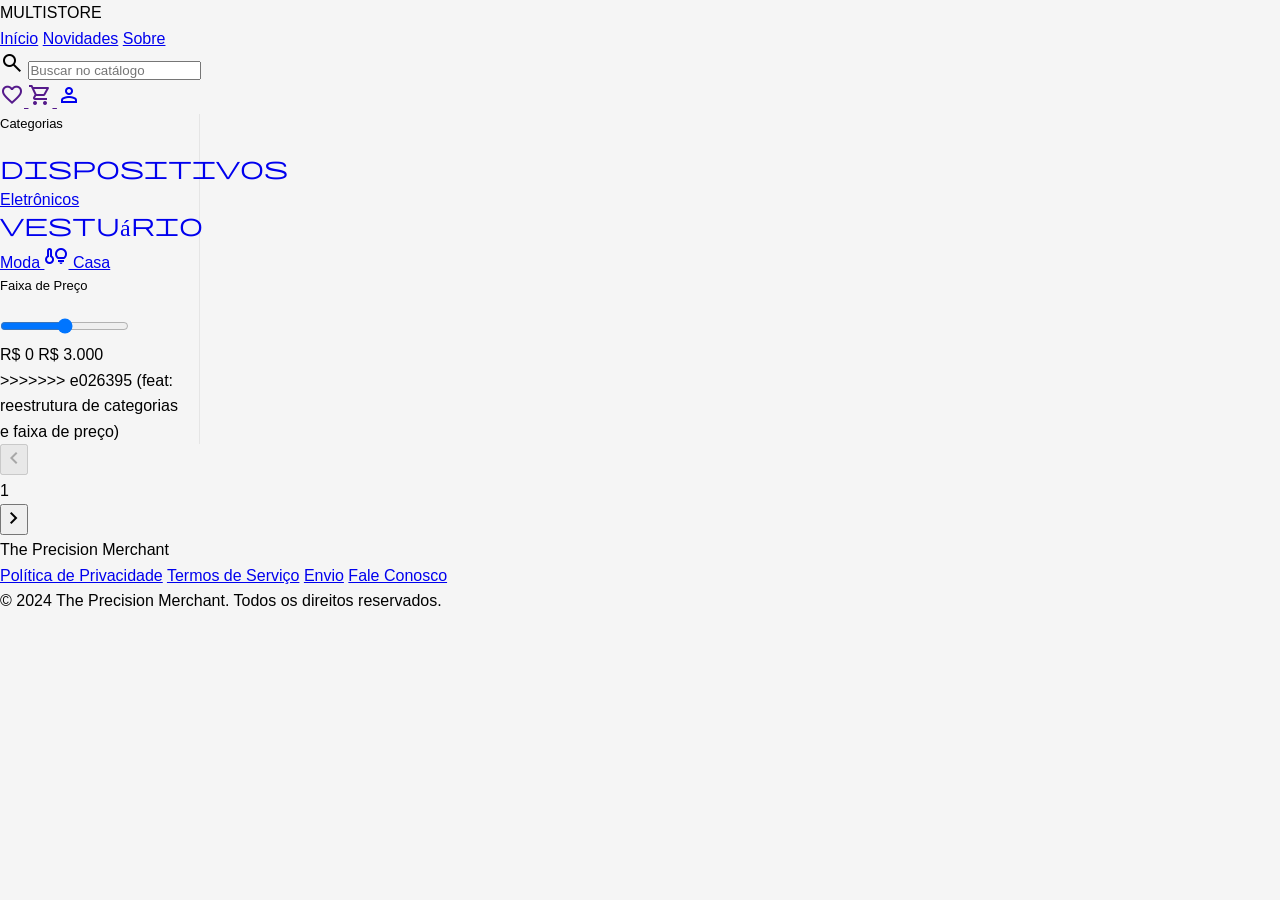
==== index.html @ 164d608d "feat: reestrutura de categorias e faixa de preço" ====
<!DOCTYPE html>
<html lang="pt-br">
<head>
    <meta charset="UTF-8">
    <meta name="viewport" content="width=device-width, initial-scale=1.0">
    <title>Mercado | Vitrine</title>
    <link href="https://fonts.googleapis.com/css2?family=Inter:wght@400;500;600;700;800&display=swap" rel="stylesheet">
    <link rel="stylesheet" href="https://fonts.googleapis.com/css2?family=Material+Symbols+Outlined:opsz,wght,FILL,GRAD@20..48,100..700,0..1,-50..200" />
    <link rel="stylesheet" href="css/base.css">
</head>
<body>
    <nav class="barra-navegacao">
        <div class="container-nav">
            <div class="marca-logo">MULTISTORE</div>
            <div class="menu-principal">
                <a href="#" class="link-nav ativo">Início</a>
                <a href="#" class="link-nav">Novidades</a>
                <a href="#" class="link-nav">Sobre</a>
            </div>
            <div class="ferramentas-nav">
                <div class="barra-busca">
                    <span class="material-symbols-outlined">search</span>
                    <input type="text" id="input-busca" placeholder="Buscar no catálogo">
                </div>
                <div class="icones-usuarios">
                    <a href="">
                        <span class="material-symbols-outlined">favorite</span>
                    </a>
                    <a href="">
                        <span class="material-symbols-outlined">shopping_cart</span>
                    </a>
                    <a href="/login.html">
                        <span class="material-symbols-outlined">person</span>
                    </a>
                </div>
            </div>
        </div>
    </nav>

    <main class="layout-principal">
        <aside class="barra-lateral">
            <div class="lateral-fixa">
                <section class="secao-filtro">
                    <h3 class="titulo-secao">Categorias</h3>
                    <nav class="lista-categorias">
                        <a href="#" class="item-categoria ativa">
                            <span class="material-symbols-outlined">dispositivos</span> Eletrônicos
                        </a>
                        <a href="#" class="item-categoria">
                            <span class="material-symbols-outlined">vestuário</span> Moda
                        </a>
                        <a href="#" class="item-categoria">
                            <span class="material-symbols-outlined">home_iot_device</span> Casa
                        </a>
                    </nav>
                </section>

                <section class="secao-filtro">
                    <h3 class="titulo-secao">Faixa de Preço</h3>
                    <div class="controle-preco">
                        <input type="range" min="0" max="3000" class="deslizador-preco">
                        <div class="rotulos-preco">
                            <span>R$ 0</span>
                            <span>R$ 3.000</span>
                        </div>
>>>>>>> e026395 (feat: reestrutura de categorias e faixa de preço)
                    </div>
                </section>
            </div>
        </aside>

        <section class="conteudo-vitrine">
            <div id="produtos-grid"></div>
    
            <nav class="paginacao">
                <button id="btn-anterior" class="botao-pagina" disabled>
                    <span class="material-symbols-outlined">chevron_left</span>
                </button>
                <div class="numeros-pagina">
                    <span id="indicador-pagina" class="num-pagina ativo">1</span>
                </div>
                <button id="btn-proximo" class="botao-pagina">
                    <span class="material-symbols-outlined">chevron_right</span>
                </button>
            </nav>
        </section>
    </main>

    <footer class="rodape">
    <div class="rodape-inner">
      <span class="rodape-marca">The Precision Merchant</span>
      <div class="rodape-links">
        <a href="#">Política de Privacidade</a>
        <a href="#">Termos de Serviço</a>
        <a href="#">Envio</a>
        <a href="#">Fale Conosco</a>
      </div>
      <span class="rodape-copy">© 2024 The Precision Merchant. Todos os direitos reservados.</span>
    </div>
  </footer>

    <script src="js/api/config.js"></script>
    <script src="js/api/produtos.js"></script>
    <script src="js/ui/vitrine.js"></script>
</body>
</html>
---- css/base.css ----
* {
    margin: 0;
    padding: 0;
    box-sizing: border-box;
}

body {
    font-family: 'Segoe UI', Tahoma, Geneva, Verdana, sans-serif;
    line-height: 1.6;
    background-color: #f5f5f5;
}

.container-principal {
    display: flex;
    gap: 60px;
    max-width: 1200px;
    margin: 0 auto;
    padding: 0 20px;
}

.cabecalho-principal {
    background: #777777;
    color: white;
    padding: 2rem 0;
    text-align: center;
    margin: 2rem;
}

.cabecalho-principal h1 {
    font-size: 2.5rem;
    margin-bottom: 0,5rem;
}

.navegação-principal {
    display: flex;
    align-items: center;
    gap: 30px;
    flex-wrap: wrap;
}

.busca-nav {
    display: flex;
    gap: 5px;
}

.busca-nav input {
    padding: 8px 12px;
    background: #1a1a1a;
    border: 1px solid #333;
    color: #fff;
}

.busca-nav button {
    padding: 8px 12px;
    background: none;
    border: 1px solid #fff;
    color: #fff;
    cursor: pointer;
}

.barra-lateral {
    width: 200px;
    flex-shrink: 0;
    padding-right: 15px;
    border-right: 1px solid #e5e5e5;
}

.barra-lateral h3 {
    font-size: 13px;
    font-weight: 500;
    margin-bottom: 20px;
}

.faixa-preco {
    display: flex;
    justify-content: space-between;
    margin-bottom: 40px;
    font-size: 14px;
    color: #888;
}

.lista-categorias p {
    font-size: 13px;
    color: #333;
    margin-bottom: 12px;
    cursor: pointer;
}

.opcoes p:hover {
    color: #000;
    text-decoration: underline;
}
.vitrine {
    flex: 1;
}

.vitrine h2 {
    font-size: 2rem;
    margin-bottom: 30px;
    color: #333;
    text-align: center;
}

#produto-grid {
    display: grid;
    grid-template-columns: repeat(auto-fill, minmax(280px, 1fr));
    gap: 30px;
}

.card-produto {
    background: transparent;
    border: none;
    box-shadow: 0 2px 5px rgba(0, 0, 0, 0.1);
    transition: transform 0.3s ease, box-shadow 0.3s ease;
}

.card-produto:hover {
    box-shadow: 0 4px 10px rgba(0, 0, 0, 0.15);
}

.imagem-produto {
    width: 100%;
    height: 200px;
    object-fit: cover;
    background-color: #f0f0f0;
}

.info-produto {
    padding: 20px;  
}

.titulo-produto {
    font-size: 18px;
    margin-bottom: 10px;
    color: #333;
}

.descricao-produto {
    color: #666;
    font-size: 14px;
    margin-bottom: 15px;
    line-height: 1.4;
}

.preco-produto {
    font-size: 24px;
    font-weight: bold;
    color: #777777;
    margin-bottom: 16px;
}

.btn-comprar {
    width: 100%;
    padding: 10px;
    background-color: #777777;
    color: white;
    border: none;
    border-radius: 5px;
    cursor: pointer;
    font-size: 16px;
    transition: background-color 0.3s ease;
}

.btn-comprar:hover {
    background-color: #020732;
}

.rodapé-principal {
    background-color: #333;
    text-align: center;
    color: white;
    padding: 1.5rem 0;
    margin-top: 3rem;
}

.rodapé-principal p {
    margin: 0.5rem 0;
}
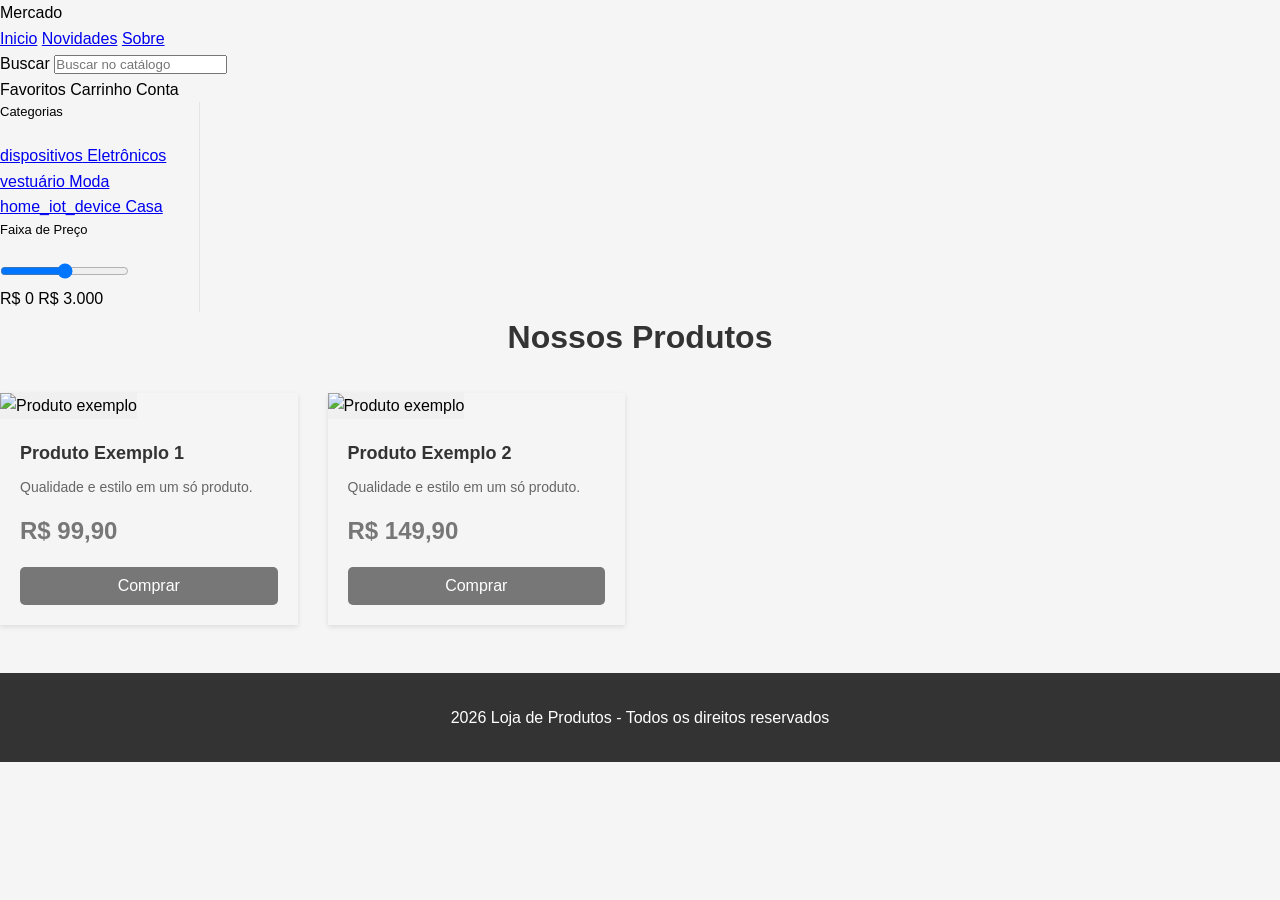
==== commit e0263952: "feat: reestrutura de categorias e faixa de preço" ====
--- a/index.html
+++ b/index.html
@@ -3,39 +3,35 @@
 <head>
     <meta charset="UTF-8">
     <meta name="viewport" content="width=device-width, initial-scale=1.0">
-    <title>Mercado | Vitrine</title>
-    <link href="https://fonts.googleapis.com/css2?family=Inter:wght@400;500;600;700;800&display=swap" rel="stylesheet">
-    <link rel="stylesheet" href="https://fonts.googleapis.com/css2?family=Material+Symbols+Outlined:opsz,wght,FILL,GRAD@20..48,100..700,0..1,-50..200" />
+    <title>Vitrine</title>
     <link rel="stylesheet" href="css/base.css">
 </head>
 <body>
-    <nav class="barra-navegacao">
-        <div class="container-nav">
-            <div class="marca-logo">MULTISTORE</div>
-            <div class="menu-principal">
-                <a href="#" class="link-nav ativo">Início</a>
-                <a href="#" class="link-nav">Novidades</a>
-                <a href="#" class="link-nav">Sobre</a>
-            </div>
-            <div class="ferramentas-nav">
-                <div class="barra-busca">
-                    <span class="material-symbols-outlined">search</span>
-                    <input type="text" id="input-busca" placeholder="Buscar no catálogo">
+            <nav class="barra-navegacao">
+                <div class="container-navegação">
+                    <div class="marca-logo">Mercado</div>
+
+                    <div class="menu-principal">
+                        <a href="#" class="link-nav ativo">Inicio</a>
+                        <a href="#" class="link-nav">Novidades</a>
+                        <a href="#" class="link-nav">Sobre</a>
+                    </div>
+
+                    <div class="ferramentas-nav">
+                        <div class="barra-lateral-busca">
+                            <span class="material-symbols-outlined">Buscar</span>
+                            <input type="text" placeholder="Buscar no catálogo">
+                        </div>
+
+                        <div class="icones-usuarios">
+                            <span class="material-symbols-outlined" title="Favoritos">Favoritos</span>
+                            <span class="material-symbols-outlined" title="Carrinho">Carrinho</span>
+                            <span class="material-symbols-outlined" title="Minha Conta">Conta</span>
+                        </div>
+                    </div>
                 </div>
-                <div class="icones-usuarios">
-                    <a href="">
-                        <span class="material-symbols-outlined">favorite</span>
-                    </a>
-                    <a href="">
-                        <span class="material-symbols-outlined">shopping_cart</span>
-                    </a>
-                    <a href="/login.html">
-                        <span class="material-symbols-outlined">person</span>
-                    </a>
-                </div>
-            </div>
-        </div>
-    </nav>
+            </nav>
+   
 
     <main class="layout-principal">
         <aside class="barra-lateral">
@@ -63,41 +59,41 @@
                             <span>R$ 0</span>
                             <span>R$ 3.000</span>
                         </div>
->>>>>>> e026395 (feat: reestrutura de categorias e faixa de preço)
                     </div>
                 </section>
             </div>
         </aside>
+        
+        <section class="vitrine">
+            <h2>Nossos Produtos</h2>
 
-        <section class="conteudo-vitrine">
-            <div id="produtos-grid"></div>
-    
-            <nav class="paginacao">
-                <button id="btn-anterior" class="botao-pagina" disabled>
-                    <span class="material-symbols-outlined">chevron_left</span>
-                </button>
-                <div class="numeros-pagina">
-                    <span id="indicador-pagina" class="num-pagina ativo">1</span>
-                </div>
-                <button id="btn-proximo" class="botao-pagina">
-                    <span class="material-symbols-outlined">chevron_right</span>
-                </button>
-            </nav>
+            <div id="produto-grid">
+                <article class="card-produto">
+                    <img src= "https://picsum.photos/300/200?random=1" alt="Produto exemplo" class="imagem-produto">
+                    <div class="info-produto">
+                        <h3 class="titulo-produto">Produto Exemplo 1</h3>
+                        <p class="descricao-produto">Qualidade e estilo em um só produto.</p>
+
+                        <div class="preco-produto">R$ 99,90</div>
+                        <button class="btn-comprar">Comprar</button>
+                    </div>
+                </article>
+
+                 <article class="card-produto">
+                    <img src="https://picsum.photos/300/200?random=2" alt="Produto exemplo" class="imagem-produto">
+                    <div class="info-produto">
+                        <h3 class="titulo-produto">Produto Exemplo 2</h3>
+                        <p class="descricao-produto">Qualidade e estilo em um só produto.</p>
+                        <div class="preco-produto">R$ 149,90</div>
+                        <button class="btn-comprar">Comprar</button>
+                    </div>
+                </article>
         </section>
     </main>
 
-    <footer class="rodape">
-    <div class="rodape-inner">
-      <span class="rodape-marca">The Precision Merchant</span>
-      <div class="rodape-links">
-        <a href="#">Política de Privacidade</a>
-        <a href="#">Termos de Serviço</a>
-        <a href="#">Envio</a>
-        <a href="#">Fale Conosco</a>
-      </div>
-      <span class="rodape-copy">© 2024 The Precision Merchant. Todos os direitos reservados.</span>
-    </div>
-  </footer>
+    <footer class="rodapé-principal">
+        <p>2026 Loja de Produtos - Todos os direitos reservados</p>    
+    </footer>
 
     <script src="js/api/config.js"></script>
     <script src="js/api/produtos.js"></script>
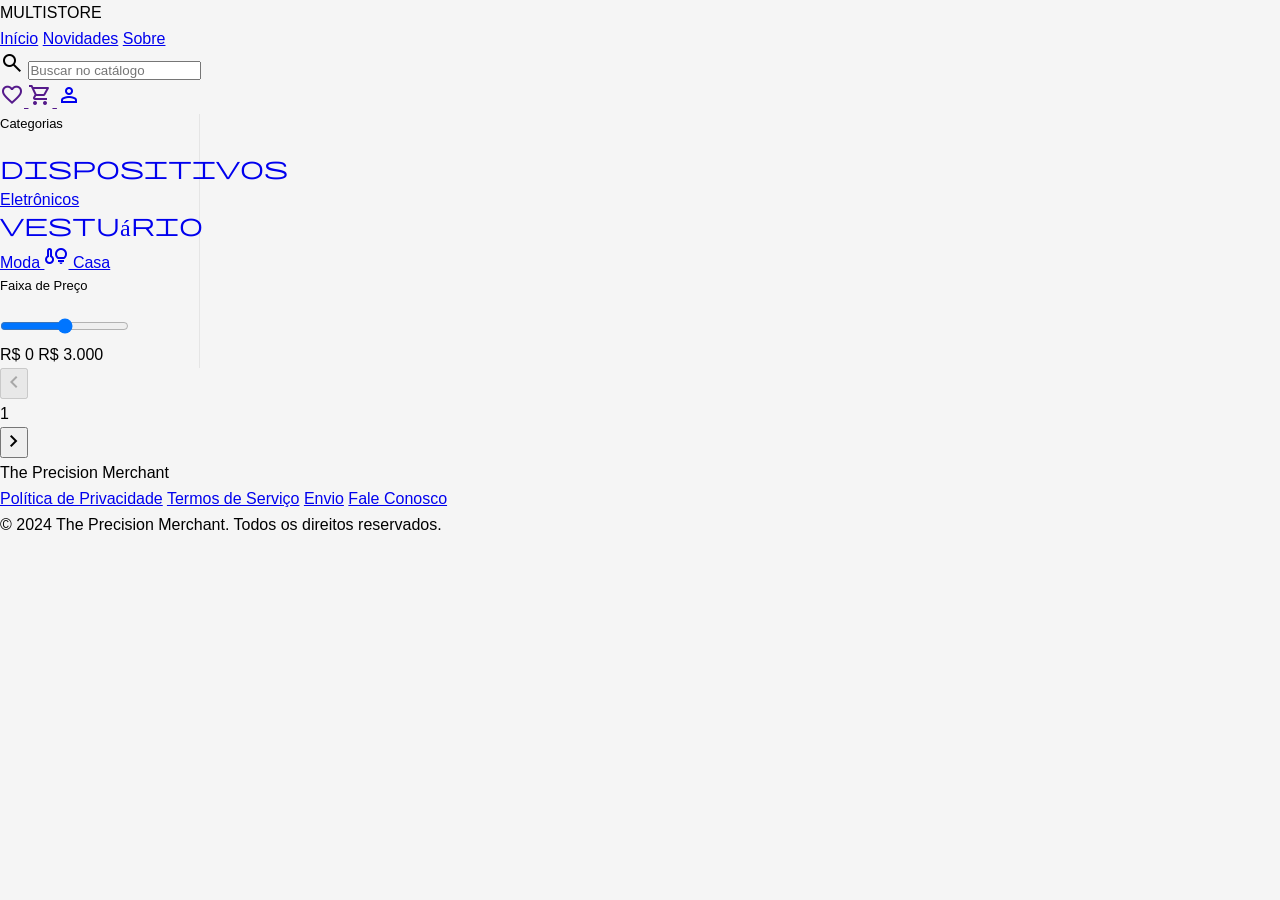
==== commit 79f0b0bc: "feat: Implementar paginação no arquivo index.html" ====
--- a/index.html
+++ b/index.html
@@ -3,35 +3,39 @@
 <head>
     <meta charset="UTF-8">
     <meta name="viewport" content="width=device-width, initial-scale=1.0">
-    <title>Vitrine</title>
+    <title>Mercado | Vitrine</title>
+    <link href="https://fonts.googleapis.com/css2?family=Inter:wght@400;500;600;700;800&display=swap" rel="stylesheet">
+    <link rel="stylesheet" href="https://fonts.googleapis.com/css2?family=Material+Symbols+Outlined:opsz,wght,FILL,GRAD@20..48,100..700,0..1,-50..200" />
     <link rel="stylesheet" href="css/base.css">
 </head>
 <body>
-            <nav class="barra-navegacao">
-                <div class="container-navegação">
-                    <div class="marca-logo">Mercado</div>
-
-                    <div class="menu-principal">
-                        <a href="#" class="link-nav ativo">Inicio</a>
-                        <a href="#" class="link-nav">Novidades</a>
-                        <a href="#" class="link-nav">Sobre</a>
-                    </div>
-
-                    <div class="ferramentas-nav">
-                        <div class="barra-lateral-busca">
-                            <span class="material-symbols-outlined">Buscar</span>
-                            <input type="text" placeholder="Buscar no catálogo">
-                        </div>
-
-                        <div class="icones-usuarios">
-                            <span class="material-symbols-outlined" title="Favoritos">Favoritos</span>
-                            <span class="material-symbols-outlined" title="Carrinho">Carrinho</span>
-                            <span class="material-symbols-outlined" title="Minha Conta">Conta</span>
-                        </div>
-                    </div>
+    <nav class="barra-navegacao">
+        <div class="container-nav">
+            <div class="marca-logo">MULTISTORE</div>
+            <div class="menu-principal">
+                <a href="#" class="link-nav ativo">Início</a>
+                <a href="#" class="link-nav">Novidades</a>
+                <a href="#" class="link-nav">Sobre</a>
+            </div>
+            <div class="ferramentas-nav">
+                <div class="barra-busca">
+                    <span class="material-symbols-outlined">search</span>
+                    <input type="text" id="input-busca" placeholder="Buscar no catálogo">
                 </div>
-            </nav>
-   
+                <div class="icones-usuarios">
+                    <a href="">
+                        <span class="material-symbols-outlined">favorite</span>
+                    </a>
+                    <a href="">
+                        <span class="material-symbols-outlined">shopping_cart</span>
+                    </a>
+                    <a href="/login.html">
+                        <span class="material-symbols-outlined">person</span>
+                    </a>
+                </div>
+            </div>
+        </div>
+    </nav>
 
     <main class="layout-principal">
         <aside class="barra-lateral">
@@ -63,37 +67,36 @@
                 </section>
             </div>
         </aside>
-        
-        <section class="vitrine">
-            <h2>Nossos Produtos</h2>
 
-            <div id="produto-grid">
-                <article class="card-produto">
-                    <img src= "https://picsum.photos/300/200?random=1" alt="Produto exemplo" class="imagem-produto">
-                    <div class="info-produto">
-                        <h3 class="titulo-produto">Produto Exemplo 1</h3>
-                        <p class="descricao-produto">Qualidade e estilo em um só produto.</p>
-
-                        <div class="preco-produto">R$ 99,90</div>
-                        <button class="btn-comprar">Comprar</button>
-                    </div>
-                </article>
-
-                 <article class="card-produto">
-                    <img src="https://picsum.photos/300/200?random=2" alt="Produto exemplo" class="imagem-produto">
-                    <div class="info-produto">
-                        <h3 class="titulo-produto">Produto Exemplo 2</h3>
-                        <p class="descricao-produto">Qualidade e estilo em um só produto.</p>
-                        <div class="preco-produto">R$ 149,90</div>
-                        <button class="btn-comprar">Comprar</button>
-                    </div>
-                </article>
+        <section class="conteudo-vitrine">
+            <div id="produtos-grid"></div>
+    
+            <nav class="paginacao">
+                <button id="btn-anterior" class="botao-pagina" disabled>
+                    <span class="material-symbols-outlined">chevron_left</span>
+                </button>
+                <div class="numeros-pagina">
+                    <span id="indicador-pagina" class="num-pagina ativo">1</span>
+                </div>
+                <button id="btn-proximo" class="botao-pagina">
+                    <span class="material-symbols-outlined">chevron_right</span>
+                </button>
+            </nav>
         </section>
     </main>
 
-    <footer class="rodapé-principal">
-        <p>2026 Loja de Produtos - Todos os direitos reservados</p>    
-    </footer>
+    <footer class="rodape">
+    <div class="rodape-inner">
+      <span class="rodape-marca">The Precision Merchant</span>
+      <div class="rodape-links">
+        <a href="#">Política de Privacidade</a>
+        <a href="#">Termos de Serviço</a>
+        <a href="#">Envio</a>
+        <a href="#">Fale Conosco</a>
+      </div>
+      <span class="rodape-copy">© 2024 The Precision Merchant. Todos os direitos reservados.</span>
+    </div>
+  </footer>
 
     <script src="js/api/config.js"></script>
     <script src="js/api/produtos.js"></script>
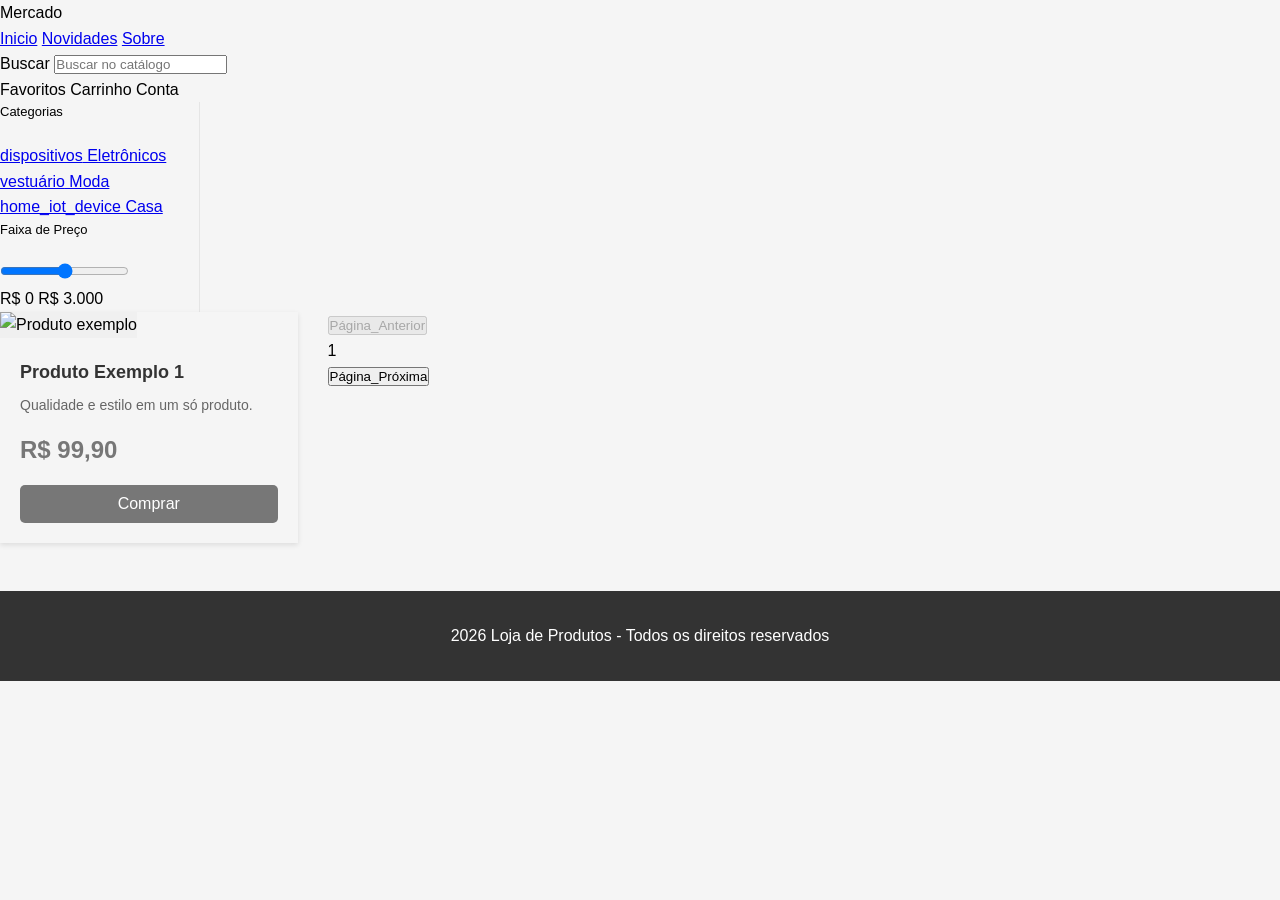
==== commit b796e5db: "feat: Implementar paginação no arquivo index.html" ====
--- a/index.html
+++ b/index.html
@@ -3,39 +3,35 @@
 <head>
     <meta charset="UTF-8">
     <meta name="viewport" content="width=device-width, initial-scale=1.0">
-    <title>Mercado | Vitrine</title>
-    <link href="https://fonts.googleapis.com/css2?family=Inter:wght@400;500;600;700;800&display=swap" rel="stylesheet">
-    <link rel="stylesheet" href="https://fonts.googleapis.com/css2?family=Material+Symbols+Outlined:opsz,wght,FILL,GRAD@20..48,100..700,0..1,-50..200" />
+    <title>Vitrine</title>
     <link rel="stylesheet" href="css/base.css">
 </head>
 <body>
-    <nav class="barra-navegacao">
-        <div class="container-nav">
-            <div class="marca-logo">MULTISTORE</div>
-            <div class="menu-principal">
-                <a href="#" class="link-nav ativo">Início</a>
-                <a href="#" class="link-nav">Novidades</a>
-                <a href="#" class="link-nav">Sobre</a>
-            </div>
-            <div class="ferramentas-nav">
-                <div class="barra-busca">
-                    <span class="material-symbols-outlined">search</span>
-                    <input type="text" id="input-busca" placeholder="Buscar no catálogo">
+            <nav class="barra-navegacao">
+                <div class="container-navegação">
+                    <div class="marca-logo">Mercado</div>
+
+                    <div class="menu-principal">
+                        <a href="#" class="link-nav ativo">Inicio</a>
+                        <a href="#" class="link-nav">Novidades</a>
+                        <a href="#" class="link-nav">Sobre</a>
+                    </div>
+
+                    <div class="ferramentas-nav">
+                        <div class="barra-lateral-busca">
+                            <span class="material-symbols-outlined">Buscar</span>
+                            <input type="text" placeholder="Buscar no catálogo">
+                        </div>
+
+                        <div class="icones-usuarios">
+                            <span class="material-symbols-outlined" title="Favoritos">Favoritos</span>
+                            <span class="material-symbols-outlined" title="Carrinho">Carrinho</span>
+                            <span class="material-symbols-outlined" title="Minha Conta">Conta</span>
+                        </div>
+                    </div>
                 </div>
-                <div class="icones-usuarios">
-                    <a href="">
-                        <span class="material-symbols-outlined">favorite</span>
-                    </a>
-                    <a href="">
-                        <span class="material-symbols-outlined">shopping_cart</span>
-                    </a>
-                    <a href="/login.html">
-                        <span class="material-symbols-outlined">person</span>
-                    </a>
-                </div>
-            </div>
-        </div>
-    </nav>
+            </nav>
+   
 
     <main class="layout-principal">
         <aside class="barra-lateral">
@@ -67,36 +63,37 @@
                 </section>
             </div>
         </aside>
+        
+        <section class="secao-vitrine">
+            <div id="produto-grid">
+                <article class="card-produto">
+                    <img src= "https://picsum.photos/300/200?random=1" alt="Produto exemplo" class="imagem-produto">
+                    <div class="info-produto">
+                        <h3 class="titulo-produto">Produto Exemplo 1</h3>
+                        <p class="descricao-produto">Qualidade e estilo em um só produto.</p>
 
-        <section class="conteudo-vitrine">
-            <div id="produtos-grid"></div>
-    
-            <nav class="paginacao">
-                <button id="btn-anterior" class="botao-pagina" disabled>
-                    <span class="material-symbols-outlined">chevron_left</span>
-                </button>
-                <div class="numeros-pagina">
-                    <span id="indicador-pagina" class="num-pagina ativo">1</span>
-                </div>
-                <button id="btn-proximo" class="botao-pagina">
-                    <span class="material-symbols-outlined">chevron_right</span>
-                </button>
-            </nav>
+                        <div class="preco-produto">R$ 99,90</div>
+                        <button class="btn-comprar">Comprar</button>
+                    </div>
+                </article>
+
+                <nav class="paginacao">
+                    <button id="btn-anterior" class="botao-pagina" disabled>
+                        <span class="material-symbols-outlined">Página_Anterior</span>
+                    </button>
+                    <div class="numeros-pagina">
+                        <span id="indicador-pagina" class="num-pagina ativo">1</span>
+                    </div>
+                    <button id="btn-proximo" class="botao-pagina">
+                        <span class="material-symbols-outlined">Página_Próxima</span>
+                    </button>
+                </nav>
         </section>
     </main>
 
-    <footer class="rodape">
-    <div class="rodape-inner">
-      <span class="rodape-marca">The Precision Merchant</span>
-      <div class="rodape-links">
-        <a href="#">Política de Privacidade</a>
-        <a href="#">Termos de Serviço</a>
-        <a href="#">Envio</a>
-        <a href="#">Fale Conosco</a>
-      </div>
-      <span class="rodape-copy">© 2024 The Precision Merchant. Todos os direitos reservados.</span>
-    </div>
-  </footer>
+    <footer class="rodapé-principal">
+        <p>2026 Loja de Produtos - Todos os direitos reservados</p>    
+    </footer>
 
     <script src="js/api/config.js"></script>
     <script src="js/api/produtos.js"></script>
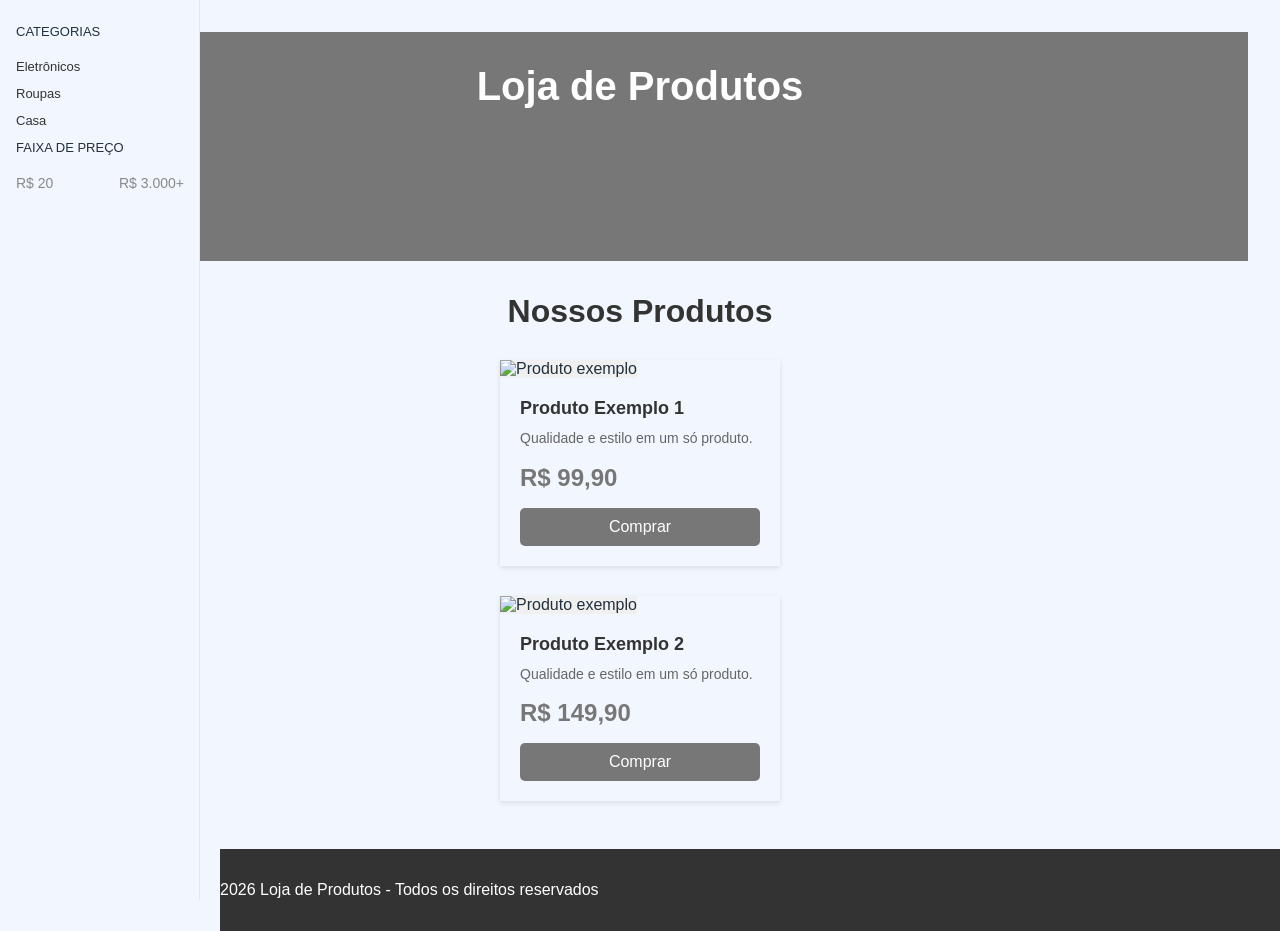
==== commit d34acfbb: "Merge branch 'main' into dev2-detalhe" ====
--- a/index.html
+++ b/index.html
@@ -7,64 +7,35 @@
     <link rel="stylesheet" href="css/base.css">
 </head>
 <body>
-            <nav class="barra-navegacao">
-                <div class="container-navegação">
-                    <div class="marca-logo">Mercado</div>
+    <header class="cabecalho-principal">
+            <h1>Loja de Produtos</h1>
+            <nav>
+                <a href="produto.html"></a>
+                <a href=""></a>
+                <a href=""></a>
+                <a href=""></a>
+            </nav>
+    </header>
 
-                    <div class="menu-principal">
-                        <a href="#" class="link-nav ativo">Inicio</a>
-                        <a href="#" class="link-nav">Novidades</a>
-                        <a href="#" class="link-nav">Sobre</a>
-                    </div>
+    <main class="container-principal">
+        <aside class="barra-lateral">
+            <h3>CATEGORIAS</h3>
+            <div class="opcoes">
+                <p>Eletrônicos</p>
+                <p>Roupas</p>
+                <p>Casa</p>
+            </div>
 
-                    <div class="ferramentas-nav">
-                        <div class="barra-lateral-busca">
-                            <span class="material-symbols-outlined">Buscar</span>
-                            <input type="text" placeholder="Buscar no catálogo">
-                        </div>
+            <h3>FAIXA DE PREÇO</h3>
+            <div class="faixa-preco">
+                <span>R$ 20</span>
+                <span>R$ 3.000+</span>
+            </div>
+            
+        </aside>
+        <section class="vitrine">
+            <h2>Nossos Produtos</h2>
 
-                        <div class="icones-usuarios">
-                            <span class="material-symbols-outlined" title="Favoritos">Favoritos</span>
-                            <span class="material-symbols-outlined" title="Carrinho">Carrinho</span>
-                            <span class="material-symbols-outlined" title="Minha Conta">Conta</span>
-                        </div>
-                    </div>
-                </div>
-            </nav>
-   
-
-    <main class="layout-principal">
-        <aside class="barra-lateral">
-            <div class="lateral-fixa">
-                <section class="secao-filtro">
-                    <h3 class="titulo-secao">Categorias</h3>
-                    <nav class="lista-categorias">
-                        <a href="#" class="item-categoria ativa">
-                            <span class="material-symbols-outlined">dispositivos</span> Eletrônicos
-                        </a>
-                        <a href="#" class="item-categoria">
-                            <span class="material-symbols-outlined">vestuário</span> Moda
-                        </a>
-                        <a href="#" class="item-categoria">
-                            <span class="material-symbols-outlined">home_iot_device</span> Casa
-                        </a>
-                    </nav>
-                </section>
-
-                <section class="secao-filtro">
-                    <h3 class="titulo-secao">Faixa de Preço</h3>
-                    <div class="controle-preco">
-                        <input type="range" min="0" max="3000" class="deslizador-preco">
-                        <div class="rotulos-preco">
-                            <span>R$ 0</span>
-                            <span>R$ 3.000</span>
-                        </div>
-                    </div>
-                </section>
-            </div>
-        </aside>
-        
-        <section class="secao-vitrine">
             <div id="produto-grid">
                 <article class="card-produto">
                     <img src= "https://picsum.photos/300/200?random=1" alt="Produto exemplo" class="imagem-produto">
@@ -77,17 +48,15 @@
                     </div>
                 </article>
 
-                <nav class="paginacao">
-                    <button id="btn-anterior" class="botao-pagina" disabled>
-                        <span class="material-symbols-outlined">Página_Anterior</span>
-                    </button>
-                    <div class="numeros-pagina">
-                        <span id="indicador-pagina" class="num-pagina ativo">1</span>
+                 <article class="card-produto">
+                    <img src="https://picsum.photos/300/200?random=2" alt="Produto exemplo" class="imagem-produto">
+                    <div class="info-produto">
+                        <h3 class="titulo-produto">Produto Exemplo 2</h3>
+                        <p class="descricao-produto">Qualidade e estilo em um só produto.</p>
+                        <div class="preco-produto">R$ 149,90</div>
+                        <button class="btn-comprar">Comprar</button>
                     </div>
-                    <button id="btn-proximo" class="botao-pagina">
-                        <span class="material-symbols-outlined">Página_Próxima</span>
-                    </button>
-                </nav>
+                </article>
         </section>
     </main>
 
--- a/css/base.css
+++ b/css/base.css
@@ -1,4 +1,467 @@
 * {
+  box-sizing: border-box;
+  margin: 0;
+  padding: 0;
+}
+
+body {
+  font-family: Arial, sans-serif;
+  background-color: #f2f7ff;
+  color: #21303e;
+  display: flex;
+  min-height: 100vh;
+  flex-direction: column;
+}
+
+aside {
+  position: fixed;
+  top: 0;
+  left: 0;
+  width: 220px;
+  height: 100vh;
+  background: #f2f7ff;
+  border-right: 1px solid #d7eaff;
+  display: flex;
+  flex-direction: column;
+  padding: 24px 16px;
+}
+
+aside .brand h2 {
+  font-size: 16px;
+  font-weight: bold;
+}
+
+aside .brand p {
+  font-size: 10px;
+  color: #697988;
+  text-transform: uppercase;
+  letter-spacing: 2px;
+  margin-top: 4px;
+}
+
+nav {
+  flex: 1;
+  margin-top: 24px;
+}
+
+nav a {
+  display: flex;
+  align-items: center;
+  gap: 10px;
+  padding: 10px 12px;
+  text-decoration: none;
+  color: #21303e;
+  opacity: 0.6;
+  border-radius: 6px;
+  font-size: 14px;
+  margin-bottom: 4px;
+  transition: background 0.2s;
+}
+
+nav a:hover {
+  background: #e7f2ff;
+  opacity: 1;
+}
+
+nav a.active {
+  background: #6bfe9c;
+  opacity: 1;
+  font-weight: bold;
+}
+
+.user-card {
+  display: flex;
+  align-items: center;
+  gap: 10px;
+  background: #e7f2ff;
+  border-radius: 8px;
+  padding: 8px;
+  margin-bottom: 12px;
+}
+
+.user-card img {
+  width: 38px;
+  height: 38px;
+  border-radius: 50%;
+  object-fit: cover;
+}
+
+.user-card .name {
+  font-size: 13px;
+  font-weight: bold;
+}
+
+.user-card .role {
+  font-size: 10px;
+  color: #697988;
+  text-transform: uppercase;
+}
+
+.btn-add {
+  width: 100%;
+  padding: 10px;
+  background: #006a35;
+  color: #cdffd4;
+  border: none;
+  border-radius: 8px;
+  font-weight: bold;
+  font-size: 13px;
+  cursor: pointer;
+}
+
+.btn-add:hover {
+  background: #005c2d;
+}
+
+main {
+  margin-left: 220px;
+  flex: 1;
+  padding: 32px;
+}
+
+main h1 {
+  font-size: 22px;
+  font-weight: bold;
+  margin-bottom: 4px;
+}
+
+main .subtitle {
+  font-size: 12px;
+  color: #697988;
+  margin-bottom: 24px;
+}
+
+.toolbar {
+  display: flex;
+  gap: 10px;
+  margin-bottom: 20px;
+  align-items: center;
+}
+
+.toolbar input {
+  flex: 1;
+  padding: 9px 14px;
+  border: 1px solid #c8e0f8;
+  border-radius: 6px;
+  font-size: 13px;
+  background: #fff;
+  outline: none;
+}
+
+.toolbar select {
+  padding: 9px 12px;
+  border: 1px solid #c8e0f8;
+  border-radius: 6px;
+  font-size: 13px;
+  background: #fff;
+}
+
+.table-wrap {
+  background: #fff;
+  border-radius: 8px;
+  border: 1px solid #d7eaff;
+  overflow: hidden;
+}
+
+table {
+  width: 100%;
+  border-collapse: collapse;
+}
+
+thead {
+  background: #e7f2ff;
+}
+
+thead th {
+  padding: 12px 16px;
+  text-align: left;
+  font-size: 10px;
+  font-weight: bold;
+  text-transform: uppercase;
+  letter-spacing: 1px;
+  color: #4d5d6c;
+}
+
+thead th:last-child {
+  text-align: center;
+}
+
+thead th:nth-child(4) {
+  text-align: right;
+}
+
+tbody tr {
+  border-top: 1px solid #e7f2ff;
+}
+
+tbody tr:hover {
+  background: #f8fbff;
+}
+
+td {
+  padding: 12px 16px;
+  font-size: 13px;
+  vertical-align: middle;
+}
+
+.prod-img {
+  width: 44px;
+  height: 44px;
+  border-radius: 6px;
+  overflow: hidden;
+  background: #d7eaff;
+}
+
+.prod-img img {
+  width: 100%;
+  height: 100%;
+  object-fit: cover;
+}
+
+.prod-name {
+  font-weight: bold;
+  font-size: 13px;
+}
+
+.prod-sku {
+  font-size: 10px;
+  color: #697988;
+  text-transform: uppercase;
+}
+
+.badge {
+  display: inline-block;
+  padding: 3px 8px;
+  background: #e7f2ff;
+  border-radius: 20px;
+  font-size: 10px;
+  font-weight: bold;
+  color: #4d5d6c;
+  text-transform: uppercase;
+}
+
+.price {
+  text-align: right;
+  font-weight: bold;
+}
+
+.actions {
+  text-align: center;
+}
+
+.actions button {
+  padding: 6px 8px;
+  border: none;
+  border-radius: 6px;
+  cursor: pointer;
+  font-size: 12px;
+  margin: 0 2px;
+  background: transparent;
+  color: #697988;
+}
+
+.actions button:hover {
+  background: #e7f2ff;
+}
+
+.actions .del:hover {
+  background: #ffeaea;
+  color: #b31b25;
+}
+
+.pagination {
+  display: flex;
+  justify-content: space-between;
+  align-items: center;
+  padding: 12px 16px;
+  border-top: 1px solid #e7f2ff;
+  font-size: 12px;
+  color: #697988;
+}
+
+.pagination button {
+  padding: 5px 12px;
+  border: 1px solid #c8e0f8;
+  border-radius: 4px;
+  background: #e7f2ff;
+  font-size: 11px;
+  font-weight: bold;
+  cursor: pointer;
+  margin-left: 6px;
+}
+
+.pagination button:disabled {
+  opacity: 0.4;
+  cursor: not-allowed;
+}
+
+footer {
+  margin-left: 220px;
+  background: #21303e;
+  color: #f2f7ff;
+  display: flex;
+  justify-content: space-between;
+  align-items: center;
+  padding: 28px 40px;
+  flex-wrap: wrap;
+  gap: 16px;
+}
+
+footer h3 {
+  font-size: 16px;
+  font-weight: bold;
+}
+
+footer .copy {
+  font-size: 10px;
+  color: rgba(242, 247, 255, 0.6);
+  text-transform: uppercase;
+  margin-top: 4px;
+}
+
+footer .links {
+  display: flex;
+  gap: 20px;
+}
+
+footer .links a {
+  font-size: 11px;
+  color: rgba(242, 247, 255, 0.6);
+  text-decoration: none;
+  text-transform: uppercase;
+}
+
+footer .links a:hover {
+  color: #6bfe9c;
+}
+
+.modal-overlay {
+  display: none;
+  position: fixed;
+  inset: 0;
+  background: rgba(33, 48, 62, 0.45);
+  z-index: 100;
+  align-items: center;
+  justify-content: center;
+}
+
+.modal-overlay.active {
+  display: flex;
+}
+
+.modal {
+  background: #fff;
+  border-radius: 12px;
+  padding: 36px 32px;
+  width: 100%;
+  max-width: 480px;
+  box-shadow: 0 8px 32px rgba(0, 0, 0, 0.15);
+}
+
+.modal h2 {
+  font-size: 22px;
+  font-weight: bold;
+  color: #21303e;
+  margin-bottom: 4px;
+}
+
+.modal-subtitle {
+  font-size: 13px;
+  color: #697988;
+  margin-bottom: 28px;
+}
+
+/* ── Form groups ── */
+.form-group {
+  display: flex;
+  flex-direction: column;
+  gap: 6px;
+  margin-bottom: 20px;
+}
+
+.form-group label {
+  font-size: 10px;
+  font-weight: bold;
+  letter-spacing: 1.2px;
+  text-transform: uppercase;
+  color: #4d5d6c;
+}
+
+.form-group input,
+.form-group select,
+.form-group textarea {
+  padding: 11px 14px;
+  border: 1px solid #c8e0f8;
+  border-radius: 6px;
+  font-size: 14px;
+  color: #21303e;
+  background: #f2f7ff;
+  outline: none;
+  transition: border-color 0.2s;
+  font-family: Arial, sans-serif;
+}
+
+.form-group input:focus,
+.form-group select:focus,
+.form-group textarea:focus {
+  border-color: #006a35;
+  background: #fff;
+}
+
+.form-group input::placeholder,
+.form-group textarea::placeholder {
+  color: #9fafc0;
+}
+
+.form-group textarea {
+  height: 100px;
+  resize: vertical;
+}
+
+
+.form-row {
+  display: flex;
+  gap: 16px;
+}
+
+.form-row .form-group {
+  flex: 1;
+}
+
+.btn-submit {
+  width: 100%;
+  padding: 14px;
+  background: #006a35;
+  color: #fff;
+  border: none;
+  border-radius: 8px;
+  font-size: 15px;
+  font-weight: bold;
+  cursor: pointer;
+  transition: background 0.2s;
+  margin-bottom: 10px;
+}
+
+.btn-submit:hover {
+  background: #005c2d;
+}
+
+
+.btn-cancel {
+  width: 100%;
+  padding: 10px;
+  background: transparent;
+  color: #000000;
+  border: 1px solid #f8c8c8;
+  border-radius: 8px;
+  font-size: 13px;
+  cursor: pointer;
+  transition: background 0.2s;
+}
+
+.btn-cancel:hover {
+  background: #ff0000b4;
+}
     margin: 0;
     padding: 0;
     box-sizing: border-box;
@@ -31,33 +494,6 @@
     margin-bottom: 0,5rem;
 }
 
-.navegação-principal {
-    display: flex;
-    align-items: center;
-    gap: 30px;
-    flex-wrap: wrap;
-}
-
-.busca-nav {
-    display: flex;
-    gap: 5px;
-}
-
-.busca-nav input {
-    padding: 8px 12px;
-    background: #1a1a1a;
-    border: 1px solid #333;
-    color: #fff;
-}
-
-.busca-nav button {
-    padding: 8px 12px;
-    background: none;
-    border: 1px solid #fff;
-    color: #fff;
-    cursor: pointer;
-}
-
 .barra-lateral {
     width: 200px;
     flex-shrink: 0;
@@ -79,7 +515,7 @@
     color: #888;
 }
 
-.lista-categorias p {
+.opcoes p {
     font-size: 13px;
     color: #333;
     margin-bottom: 12px;
@@ -175,4 +611,4 @@
 
 .rodapé-principal p {
     margin: 0.5rem 0;
-}+}
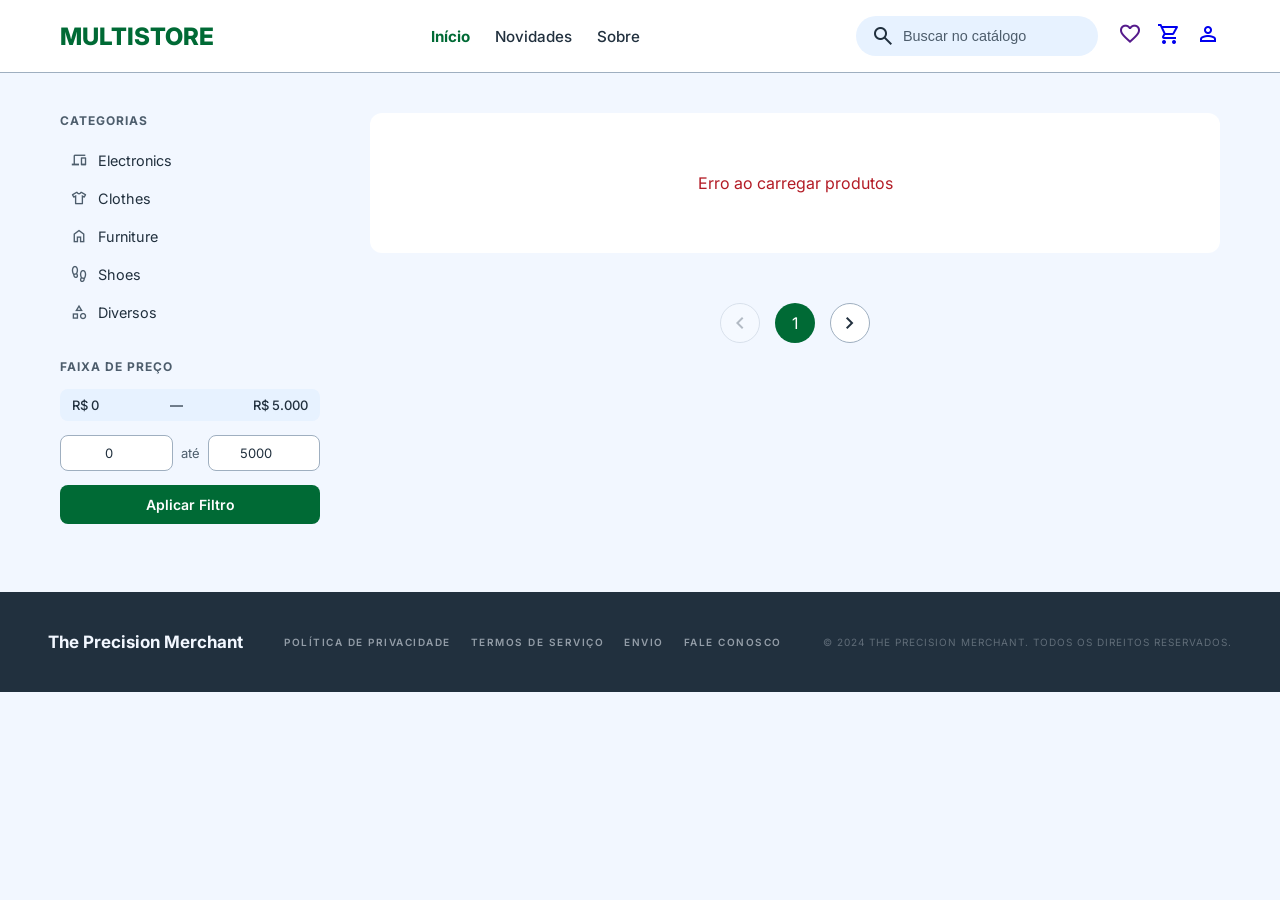
==== commit f99913a2: "feat: implementar vitrine completa com produto destaque e responsividade Funcionalidades: - Produto " ====
--- a/index.html
+++ b/index.html
@@ -3,66 +3,113 @@
 <head>
     <meta charset="UTF-8">
     <meta name="viewport" content="width=device-width, initial-scale=1.0">
-    <title>Vitrine</title>
+    <title>Multistore | Vitrine</title>
+    <link href="https://fonts.googleapis.com/css2?family=Inter:wght@400;500;600;700;800&display=swap" rel="stylesheet">
+    <link rel="stylesheet" href="https://fonts.googleapis.com/css2?family=Material+Symbols+Outlined:opsz,wght,FILL,GRAD@20..48,100..700,0..1,-50..200" />
     <link rel="stylesheet" href="css/base.css">
 </head>
 <body>
-    <header class="cabecalho-principal">
-            <h1>Loja de Produtos</h1>
-            <nav>
-                <a href="produto.html"></a>
-                <a href=""></a>
-                <a href=""></a>
-                <a href=""></a>
+    <nav class="barra-navegacao">
+        <div class="container-nav">
+            <div class="marca-logo">MULTISTORE</div>
+            <div class="menu-principal">
+                <a href="#" class="link-nav ativo">Início</a>
+                <a href="#" class="link-nav">Novidades</a>
+                <a href="#" class="link-nav">Sobre</a>
+            </div>
+            <div class="ferramentas-nav">
+                <div class="barra-busca">
+                    <span class="material-symbols-outlined">search</span>
+                    <input type="text" id="input-busca" placeholder="Buscar no catálogo">
+                </div>
+                <div class="icones-usuarios">
+
+                    <a href="">
+                        <span class="material-symbols-outlined">favorite</span>
+                    </a>
+                    <a href="/carrinho.html">
+                        <span class="material-symbols-outlined">shopping_cart</span>
+                    </a>
+                    <a href="/login.html">
+                        <span class="material-symbols-outlined">person</span>
+                    </a>
+                </div>
+            </div>
+        </div>
+    </nav>
+
+    <main class="layout-principal">
+        <aside class="barra-lateral">
+            <div class="lateral-fixa">
+                <section class="secao-filtro">
+                    <h3 class="titulo-secao">Categorias</h3>
+                    <nav class="lista-categorias">
+                        <a href="#" class="item-categoria" data-categoria="2">
+                            <span class="material-symbols-outlined">devices</span> Electronics
+                        </a>
+                        <a href="#" class="item-categoria" data-categoria="1">
+                            <span class="material-symbols-outlined">apparel</span> Clothes
+                        </a>
+                        <a href="#" class="item-categoria" data-categoria="3">
+                            <span class="material-symbols-outlined">home</span> Furniture
+                        </a>
+                        <a href="#" class="item-categoria" data-categoria="4">
+                            <span class="material-symbols-outlined">footprint</span> Shoes
+                        </a>
+                        <a href="#" class="item-categoria" data-categoria="5">
+                            <span class="material-symbols-outlined">category</span> Diversos
+                        </a>
+                    </nav>
+                </section>
+                
+                <section class="secao-filtro">
+                    <h3 class="titulo-secao">Faixa de Preço</h3>
+                    <div class="controle-preco">
+                        <div class="preco-rotulos">
+                            <span id="preco-min-display">R$ 0</span>
+                            <span>—</span>
+                            <span id="preco-max-display">R$ 5.000</span>
+                        </div>
+                        <div class="preco-inputs">
+                            <input type="number" id="preco-min-input" class="preco-input" placeholder="0" value="0" min="0" max="5000">
+                            <span>até</span>
+                            <input type="number" id="preco-max-input" class="preco-input" placeholder="5000" value="5000" min="0" max="5000">
+                        </div>
+                        <button id="btn-filtrar-preco" class="btn-filtrar-preco">Aplicar Filtro</button>
+                    </div>
+                </section>
+            </div>
+        </aside>
+
+        <section class="conteudo-vitrine">
+            <div id="produtos-grid"></div>
+    
+            <nav class="paginacao">
+                <button id="btn-anterior" class="botao-pagina" disabled>
+                    <span class="material-symbols-outlined">chevron_left</span>
+                </button>
+                <div class="numeros-pagina">
+                    <span id="indicador-pagina" class="num-pagina ativo">1</span>
+                </div>
+                <button id="btn-proximo" class="botao-pagina">
+                    <span class="material-symbols-outlined">chevron_right</span>
+                </button>
             </nav>
-    </header>
-
-    <main class="container-principal">
-        <aside class="barra-lateral">
-            <h3>CATEGORIAS</h3>
-            <div class="opcoes">
-                <p>Eletrônicos</p>
-                <p>Roupas</p>
-                <p>Casa</p>
-            </div>
-
-            <h3>FAIXA DE PREÇO</h3>
-            <div class="faixa-preco">
-                <span>R$ 20</span>
-                <span>R$ 3.000+</span>
-            </div>
-            
-        </aside>
-        <section class="vitrine">
-            <h2>Nossos Produtos</h2>
-
-            <div id="produto-grid">
-                <article class="card-produto">
-                    <img src= "https://picsum.photos/300/200?random=1" alt="Produto exemplo" class="imagem-produto">
-                    <div class="info-produto">
-                        <h3 class="titulo-produto">Produto Exemplo 1</h3>
-                        <p class="descricao-produto">Qualidade e estilo em um só produto.</p>
-
-                        <div class="preco-produto">R$ 99,90</div>
-                        <button class="btn-comprar">Comprar</button>
-                    </div>
-                </article>
-
-                 <article class="card-produto">
-                    <img src="https://picsum.photos/300/200?random=2" alt="Produto exemplo" class="imagem-produto">
-                    <div class="info-produto">
-                        <h3 class="titulo-produto">Produto Exemplo 2</h3>
-                        <p class="descricao-produto">Qualidade e estilo em um só produto.</p>
-                        <div class="preco-produto">R$ 149,90</div>
-                        <button class="btn-comprar">Comprar</button>
-                    </div>
-                </article>
         </section>
     </main>
 
-    <footer class="rodapé-principal">
-        <p>2026 Loja de Produtos - Todos os direitos reservados</p>    
-    </footer>
+    <footer class="rodape">
+    <div class="rodape-inner">
+      <span class="rodape-marca">The Precision Merchant</span>
+      <div class="rodape-links">
+        <a href="#">Política de Privacidade</a>
+        <a href="#">Termos de Serviço</a>
+        <a href="#">Envio</a>
+        <a href="#">Fale Conosco</a>
+      </div>
+      <span class="rodape-copy">© 2024 The Precision Merchant. Todos os direitos reservados.</span>
+    </div>
+  </footer>
 
     <script src="js/api/config.js"></script>
     <script src="js/api/produtos.js"></script>
--- a/css/base.css
+++ b/css/base.css
@@ -1,614 +1,789 @@
-* {
-  box-sizing: border-box;
-  margin: 0;
-  padding: 0;
-}
+:root {
+  --primario: #006a35;
+  --primario-escuro: #005c2d;
+  --on-primario: #cdffd4;
+  --superficie: #f2f7ff;
+  --superficie-brilhante: #ffffff;
+  --superficie-container: #d7eaff;
+  --superficie-ct-baixo: #e7f2ff;
+  --on-superficie: #21303e;
+  --on-superficie-var: #4d5d6c;
+  --contorno-var: #9fafc0;
+  --erro: #b31b25;
+  --fonte-corpo: 'Inter', sans-serif;
+  --raio: 12px;
+  --raio-sm: 8px;
+}
+
+* { margin: 0; padding: 0; box-sizing: border-box; }
 
 body {
-  font-family: Arial, sans-serif;
-  background-color: #f2f7ff;
-  color: #21303e;
-  display: flex;
-  min-height: 100vh;
+  font-family: var(--fonte-corpo);
+  background-color: var(--superficie);
+  color: var(--on-superficie);
+}
+
+/* ── NAVBAR ── */
+.barra-navegacao {
+  background: var(--superficie-brilhante);
+  border-bottom: 1px solid var(--contorno-var);
+  padding: 1rem 0;
+  position: sticky;
+  top: 0;
+  z-index: 100;
+}
+
+.container-nav {
+  max-width: 1200px;
+  margin: 0 auto;
+  display: flex;
+  justify-content: space-between;
+  align-items: center;
+  padding: 0 20px;
+}
+
+.marca-logo { font-weight: 800; font-size: 1.5rem; color: var(--primario); }
+
+.menu-principal { display: flex; gap: 25px; }
+
+.link-nav {
+  text-decoration: none;
+  color: var(--on-superficie);
+  font-weight: 500;
+  font-size: 0.95rem;
+}
+
+.link-nav.ativo { color: var(--primario); font-weight: 700; }
+
+.ferramentas-nav { display: flex; align-items: center; gap: 20px; }
+
+.barra-busca {
+  background: var(--superficie-ct-baixo);
+  padding: 8px 15px;
+  border-radius: 20px;
+  display: flex;
+  align-items: center;
+  gap: 8px;
+}
+
+.barra-busca input {
+  background: none; border: none; outline: none;
+  font-size: 0.9rem; color: var(--on-superficie);
+}
+
+.barra-busca input::placeholder { color: var(--on-superficie-var); }
+
+.icones-usuarios { display: flex; gap: 15px; color: var(--on-superficie); }
+.icones-usuarios span { cursor: pointer; }
+.icones-usuarios span:hover { color: var(--primario); }
+
+/* ── LAYOUT ── */
+.layout-principal {
+  display: flex;
+  max-width: 1200px;
+  margin: 40px auto;
+  gap: 40px;
+  padding: 0 20px;
+}
+
+/* ── SIDEBAR ── */
+.barra-lateral { width: 200px; flex-shrink: 0; }
+
+.titulo-secao {
+  font-size: 0.75rem;
+  text-transform: uppercase;
+  letter-spacing: 1px;
+  color: var(--on-superficie-var);
+  margin-bottom: 15px;
+}
+
+.secao-filtro { margin-bottom: 28px; }
+
+.lista-categorias {
+  display: flex;
   flex-direction: column;
-}
-
-aside {
-  position: fixed;
-  top: 0;
-  left: 0;
-  width: 220px;
-  height: 100vh;
-  background: #f2f7ff;
-  border-right: 1px solid #d7eaff;
-  display: flex;
-  flex-direction: column;
-  padding: 24px 16px;
-}
-
-aside .brand h2 {
-  font-size: 16px;
-  font-weight: bold;
-}
-
-aside .brand p {
-  font-size: 10px;
-  color: #697988;
-  text-transform: uppercase;
-  letter-spacing: 2px;
-  margin-top: 4px;
-}
-
-nav {
-  flex: 1;
-  margin-top: 24px;
-}
-
-nav a {
+  gap: 4px;
+  margin-bottom: 30px;
+}
+
+.item-categoria {
+  text-decoration: none;
+  color: var(--on-superficie);
   display: flex;
   align-items: center;
   gap: 10px;
-  padding: 10px 12px;
-  text-decoration: none;
-  color: #21303e;
-  opacity: 0.6;
-  border-radius: 6px;
-  font-size: 14px;
-  margin-bottom: 4px;
-  transition: background 0.2s;
-}
-
-nav a:hover {
-  background: #e7f2ff;
-  opacity: 1;
-}
-
-nav a.active {
-  background: #6bfe9c;
-  opacity: 1;
-  font-weight: bold;
-}
-
-.user-card {
-  display: flex;
-  align-items: center;
-  gap: 10px;
-  background: #e7f2ff;
-  border-radius: 8px;
-  padding: 8px;
+  padding: 8px 10px;
+  border-radius: var(--raio-sm);
+  font-size: 0.9rem;
+  transition: 0.2s;
+}
+
+.item-categoria .material-symbols-outlined { font-size: 18px; color: var(--on-superficie-var); }
+.item-categoria.ativa { background: var(--primario); color: white; }
+.item-categoria.ativa .material-symbols-outlined { color: white; }
+.item-categoria:hover:not(.ativa) { background: var(--superficie-container); }
+
+
+.conteudo-vitrine { flex: 1; min-width: 0; }
+
+
+#produtos-grid {
+  display: grid;
+  grid-template-columns: repeat(3, 1fr);
+  gap: 20px;
+}
+
+
+.card-produto {
+  background: var(--superficie-brilhante);
+  border-radius: var(--raio);
+  overflow: hidden;
+  box-shadow: 0 4px 6px -1px rgba(0,0,0,0.08);
+  transition: transform 0.2s, box-shadow 0.2s;
+  display: flex;
+  flex-direction: column;
+}
+
+.card-produto:hover {
+  transform: translateY(-5px);
+  box-shadow: 0 10px 15px -3px rgba(0,0,0,0.12);
+}
+
+.imagem-produto {
+  width: 100%;
+  height: 200px;
+  object-fit: cover;
+  background: var(--superficie-container);
+  display: block;
+}
+
+.info-produto { padding: 15px; display: flex; flex-direction: column; flex: 1; }
+
+.categoria-produto {
+  font-size: 0.68rem;
+  text-transform: uppercase;
+  letter-spacing: 1px;
+  color: var(--primario);
+  margin-bottom: 6px;
+}
+
+.titulo-produto {
+  font-size: 0.95rem;
+  font-weight: 600;
+  margin-bottom: 8px;
+  color: var(--on-superficie);
+  line-height: 1.3;
+}
+
+.preco-produto {
+  font-size: 1.2rem;
+  font-weight: 800;
+  color: var(--primario);
+  margin-top: auto;
   margin-bottom: 12px;
 }
 
-.user-card img {
-  width: 38px;
-  height: 38px;
-  border-radius: 50%;
-  object-fit: cover;
-}
-
-.user-card .name {
-  font-size: 13px;
-  font-weight: bold;
-}
-
-.user-card .role {
-  font-size: 10px;
-  color: #697988;
-  text-transform: uppercase;
-}
-
-.btn-add {
+.btn-comprar {
   width: 100%;
   padding: 10px;
-  background: #006a35;
-  color: #cdffd4;
+  background: var(--primario);
+  color: white;
   border: none;
-  border-radius: 8px;
-  font-weight: bold;
-  font-size: 13px;
+  border-radius: var(--raio-sm);
   cursor: pointer;
-}
-
-.btn-add:hover {
-  background: #005c2d;
-}
-
-main {
-  margin-left: 220px;
-  flex: 1;
-  padding: 32px;
-}
-
-main h1 {
-  font-size: 22px;
-  font-weight: bold;
+  font-weight: 600;
+  font-size: 0.9rem;
+  font-family: var(--fonte-corpo);
+  transition: background 0.2s;
+}
+
+.btn-comprar:hover { background: var(--primario-escuro); }
+
+
+.card-produto.destaque {
+  grid-column: 1 / -1;      
+  position: relative;
+  flex-direction: column;
+  min-height: 360px;
+  overflow: hidden;
+  transform: none !important; 
+  box-shadow: 0 8px 24px rgba(0,0,0,0.12);
+}
+
+.card-produto.destaque .imagem-produto {
+  width: 100%;
+  height: 360px;
+  object-fit: cover;
+  display: block;
+}
+
+
+.card-produto.destaque .info-produto {
+  position: absolute;
+  bottom: 0;
+  left: 0;
+  right: 0;
+  padding: 2rem;
+  background: linear-gradient(to top, rgba(0,0,0,0.82) 0%, transparent 100%);
+  color: white;
+  flex: unset;
+  gap: 6px;
+}
+
+.card-produto.destaque .categoria-produto {
+  color: rgba(255,255,255,0.75);
+  font-size: 0.68rem;
+  letter-spacing: 2px;
   margin-bottom: 4px;
 }
 
-main .subtitle {
-  font-size: 12px;
-  color: #697988;
-  margin-bottom: 24px;
-}
-
-.toolbar {
-  display: flex;
-  gap: 10px;
-  margin-bottom: 20px;
-  align-items: center;
-}
-
-.toolbar input {
-  flex: 1;
-  padding: 9px 14px;
-  border: 1px solid #c8e0f8;
-  border-radius: 6px;
-  font-size: 13px;
-  background: #fff;
-  outline: none;
-}
-
-.toolbar select {
-  padding: 9px 12px;
-  border: 1px solid #c8e0f8;
-  border-radius: 6px;
-  font-size: 13px;
-  background: #fff;
-}
-
-.table-wrap {
-  background: #fff;
-  border-radius: 8px;
-  border: 1px solid #d7eaff;
-  overflow: hidden;
-}
-
-table {
-  width: 100%;
-  border-collapse: collapse;
-}
-
-thead {
-  background: #e7f2ff;
-}
-
-thead th {
-  padding: 12px 16px;
-  text-align: left;
-  font-size: 10px;
-  font-weight: bold;
-  text-transform: uppercase;
-  letter-spacing: 1px;
-  color: #4d5d6c;
-}
-
-thead th:last-child {
-  text-align: center;
-}
-
-thead th:nth-child(4) {
-  text-align: right;
-}
-
-tbody tr {
-  border-top: 1px solid #e7f2ff;
-}
-
-tbody tr:hover {
-  background: #f8fbff;
-}
-
-td {
-  padding: 12px 16px;
-  font-size: 13px;
-  vertical-align: middle;
-}
-
-.prod-img {
-  width: 44px;
-  height: 44px;
-  border-radius: 6px;
-  overflow: hidden;
-  background: #d7eaff;
-}
-
-.prod-img img {
-  width: 100%;
-  height: 100%;
-  object-fit: cover;
-}
-
-.prod-name {
-  font-weight: bold;
-  font-size: 13px;
-}
-
-.prod-sku {
-  font-size: 10px;
-  color: #697988;
-  text-transform: uppercase;
-}
-
-.badge {
-  display: inline-block;
-  padding: 3px 8px;
-  background: #e7f2ff;
+.card-produto.destaque .titulo-produto {
+  font-size: 1.5rem;
+  font-weight: 700;
+  color: white;
+  line-height: 1.2;
+  margin-bottom: 6px;
+}
+
+.card-produto.destaque .preco-produto {
+  font-size: 1.15rem;
+  font-weight: 800;
+  color: white;
+  margin: 0;
+}
+
+.card-produto.destaque .btn-comprar { display: none; }
+
+
+.destaque-badge {
+  position: absolute;
+  top: 16px;
+  left: 16px;
+  background: var(--primario);
+  color: white;
+  padding: 5px 14px;
   border-radius: 20px;
   font-size: 10px;
-  font-weight: bold;
-  color: #4d5d6c;
+  font-weight: 700;
+  letter-spacing: 1.5px;
   text-transform: uppercase;
-}
-
-.price {
-  text-align: right;
-  font-weight: bold;
-}
-
-.actions {
-  text-align: center;
-}
-
-.actions button {
-  padding: 6px 8px;
-  border: none;
-  border-radius: 6px;
-  cursor: pointer;
-  font-size: 12px;
-  margin: 0 2px;
-  background: transparent;
-  color: #697988;
-}
-
-.actions button:hover {
-  background: #e7f2ff;
-}
-
-.actions .del:hover {
-  background: #ffeaea;
-  color: #b31b25;
-}
-
-.pagination {
+  z-index: 10;
+}
+
+
+.controle-preco { margin-top: 12px; }
+
+.preco-rotulos {
   display: flex;
   justify-content: space-between;
   align-items: center;
-  padding: 12px 16px;
-  border-top: 1px solid #e7f2ff;
-  font-size: 12px;
-  color: #697988;
-}
-
-.pagination button {
-  padding: 5px 12px;
-  border: 1px solid #c8e0f8;
-  border-radius: 4px;
-  background: #e7f2ff;
-  font-size: 11px;
-  font-weight: bold;
+  margin-bottom: 14px;
+  font-size: 13px;
+  font-weight: 500;
+  background: var(--superficie-ct-baixo);
+  padding: 8px 12px;
+  border-radius: var(--raio-sm);
+}
+
+.preco-inputs {
+  display: flex;
+  align-items: center;
+  gap: 8px;
+  margin-bottom: 14px;
+}
+
+.preco-input {
+  flex: 1;
+  padding: 9px 8px;
+  background: var(--superficie-brilhante);
+  border: 1px solid var(--contorno-var);
+  border-radius: var(--raio-sm);
+  color: var(--on-superficie);
+  font-size: 13px;
+  text-align: center;
+  font-family: var(--fonte-corpo);
+}
+
+.preco-input:focus { outline: none; border-color: var(--primario); }
+.preco-inputs span { color: var(--on-superficie-var); font-size: 13px; flex-shrink: 0; }
+
+.btn-filtrar-preco {
+  width: 100%;
+  padding: 11px;
+  background: var(--primario);
+  color: white;
+  border: none;
+  border-radius: var(--raio-sm);
   cursor: pointer;
-  margin-left: 6px;
-}
-
-.pagination button:disabled {
-  opacity: 0.4;
-  cursor: not-allowed;
-}
-
-footer {
-  margin-left: 220px;
-  background: #21303e;
-  color: #f2f7ff;
-  display: flex;
-  justify-content: space-between;
+  font-weight: 600;
+  font-size: 14px;
+  font-family: var(--fonte-corpo);
+  transition: all 0.2s;
+}
+
+.btn-filtrar-preco:hover { background: var(--primario-escuro); transform: translateY(-1px); }
+
+
+.paginacao {
+  display: flex;
+  justify-content: center;
   align-items: center;
-  padding: 28px 40px;
-  flex-wrap: wrap;
-  gap: 16px;
-}
-
-footer h3 {
-  font-size: 16px;
-  font-weight: bold;
-}
-
-footer .copy {
-  font-size: 10px;
-  color: rgba(242, 247, 255, 0.6);
-  text-transform: uppercase;
-  margin-top: 4px;
-}
-
-footer .links {
-  display: flex;
-  gap: 20px;
-}
-
-footer .links a {
-  font-size: 11px;
-  color: rgba(242, 247, 255, 0.6);
-  text-decoration: none;
-  text-transform: uppercase;
-}
-
-footer .links a:hover {
-  color: #6bfe9c;
-}
-
-.modal-overlay {
-  display: none;
-  position: fixed;
-  inset: 0;
-  background: rgba(33, 48, 62, 0.45);
-  z-index: 100;
+  gap: 15px;
+  margin-top: 50px;
+}
+
+.botao-pagina {
+  width: 40px; height: 40px;
+  border-radius: 50%;
+  border: 1px solid var(--contorno-var);
+  background: var(--superficie-brilhante);
+  cursor: pointer;
+  display: flex;
   align-items: center;
   justify-content: center;
-}
-
-.modal-overlay.active {
-  display: flex;
-}
-
-.modal {
-  background: #fff;
-  border-radius: 12px;
-  padding: 36px 32px;
-  width: 100%;
-  max-width: 480px;
-  box-shadow: 0 8px 32px rgba(0, 0, 0, 0.15);
-}
-
-.modal h2 {
-  font-size: 22px;
-  font-weight: bold;
-  color: #21303e;
-  margin-bottom: 4px;
-}
-
-.modal-subtitle {
-  font-size: 13px;
-  color: #697988;
-  margin-bottom: 28px;
-}
-
-/* ── Form groups ── */
-.form-group {
-  display: flex;
-  flex-direction: column;
-  gap: 6px;
-  margin-bottom: 20px;
-}
-
-.form-group label {
+  color: var(--on-superficie);
+  transition: 0.2s;
+}
+
+.botao-pagina:hover:not(:disabled) { background: var(--superficie-container); border-color: var(--primario); }
+.botao-pagina:disabled { opacity: 0.3; cursor: not-allowed; }
+
+.numeros-pagina { display: flex; gap: 8px; }
+
+.num-pagina {
+  width: 40px; height: 40px;
+  display: flex; align-items: center; justify-content: center;
+  border-radius: 50%;
+  cursor: pointer;
+  color: var(--on-superficie);
+  transition: 0.2s;
+}
+
+.num-pagina.ativo { background: var(--primario); color: white; }
+.num-pagina:hover:not(.ativo) { background: var(--superficie-container); }
+
+
+.loading, .erro, .vazio {
+  grid-column: 1 / -1;
+  text-align: center;
+  padding: 60px;
+  background: var(--superficie-brilhante);
+  border-radius: var(--raio);
+  color: var(--on-superficie-var);
+}
+
+.erro { color: var(--erro); }
+
+
+.rodape {
+  background: #21303e;
+  padding: 40px 48px;
+  margin-top: auto;
+}
+
+.rodape-inner {
+  display: flex;
+  flex-wrap: wrap;
+  align-items: center;
+  justify-content: space-between;
+  gap: 20px;
+  max-width: 1440px;
+  margin: 0 auto;
+}
+
+.rodape-marca {
+  font-family: var(--fonte-titulo);
+  font-weight: 700;
+  font-size: 17px;
+  color: #f2f7ff;
+}
+
+.rodape-links {
+  display: flex;
+  flex-wrap: wrap;
+  gap: 20px;
+}
+
+.rodape-links a {
   font-size: 10px;
-  font-weight: bold;
-  letter-spacing: 1.2px;
+  font-weight: 600;
+  letter-spacing: 1.5px;
   text-transform: uppercase;
-  color: #4d5d6c;
-}
-
-.form-group input,
-.form-group select,
-.form-group textarea {
-  padding: 11px 14px;
-  border: 1px solid #c8e0f8;
-  border-radius: 6px;
-  font-size: 14px;
-  color: #21303e;
-  background: #f2f7ff;
-  outline: none;
-  transition: border-color 0.2s;
-  font-family: Arial, sans-serif;
-}
-
-.form-group input:focus,
-.form-group select:focus,
-.form-group textarea:focus {
-  border-color: #006a35;
-  background: #fff;
-}
-
-.form-group input::placeholder,
-.form-group textarea::placeholder {
-  color: #9fafc0;
-}
-
-.form-group textarea {
-  height: 100px;
-  resize: vertical;
-}
-
-
-.form-row {
-  display: flex;
-  gap: 16px;
-}
-
-.form-row .form-group {
-  flex: 1;
-}
-
-.btn-submit {
-  width: 100%;
-  padding: 14px;
-  background: #006a35;
-  color: #fff;
-  border: none;
-  border-radius: 8px;
-  font-size: 15px;
-  font-weight: bold;
-  cursor: pointer;
-  transition: background 0.2s;
-  margin-bottom: 10px;
-}
-
-.btn-submit:hover {
-  background: #005c2d;
-}
-
-
-.btn-cancel {
-  width: 100%;
-  padding: 10px;
-  background: transparent;
-  color: #000000;
-  border: 1px solid #f8c8c8;
-  border-radius: 8px;
-  font-size: 13px;
-  cursor: pointer;
-  transition: background 0.2s;
-}
-
-.btn-cancel:hover {
-  background: #ff0000b4;
-}
-    margin: 0;
-    padding: 0;
-    box-sizing: border-box;
-}
-
-body {
-    font-family: 'Segoe UI', Tahoma, Geneva, Verdana, sans-serif;
-    line-height: 1.6;
-    background-color: #f5f5f5;
-}
-
-.container-principal {
-    display: flex;
-    gap: 60px;
-    max-width: 1200px;
-    margin: 0 auto;
-    padding: 0 20px;
-}
-
-.cabecalho-principal {
-    background: #777777;
-    color: white;
-    padding: 2rem 0;
-    text-align: center;
-    margin: 2rem;
-}
-
-.cabecalho-principal h1 {
-    font-size: 2.5rem;
-    margin-bottom: 0,5rem;
-}
-
-.barra-lateral {
-    width: 200px;
-    flex-shrink: 0;
-    padding-right: 15px;
-    border-right: 1px solid #e5e5e5;
-}
-
-.barra-lateral h3 {
-    font-size: 13px;
-    font-weight: 500;
-    margin-bottom: 20px;
-}
-
-.faixa-preco {
-    display: flex;
-    justify-content: space-between;
-    margin-bottom: 40px;
-    font-size: 14px;
-    color: #888;
-}
-
-.opcoes p {
-    font-size: 13px;
-    color: #333;
-    margin-bottom: 12px;
-    cursor: pointer;
-}
-
-.opcoes p:hover {
-    color: #000;
-    text-decoration: underline;
-}
-.vitrine {
-    flex: 1;
-}
-
-.vitrine h2 {
-    font-size: 2rem;
-    margin-bottom: 30px;
-    color: #333;
-    text-align: center;
-}
-
-#produto-grid {
-    display: grid;
-    grid-template-columns: repeat(auto-fill, minmax(280px, 1fr));
-    gap: 30px;
-}
-
-.card-produto {
-    background: transparent;
-    border: none;
-    box-shadow: 0 2px 5px rgba(0, 0, 0, 0.1);
-    transition: transform 0.3s ease, box-shadow 0.3s ease;
-}
-
-.card-produto:hover {
-    box-shadow: 0 4px 10px rgba(0, 0, 0, 0.15);
-}
-
-.imagem-produto {
-    width: 100%;
-    height: 200px;
-    object-fit: cover;
-    background-color: #f0f0f0;
-}
-
-.info-produto {
-    padding: 20px;  
-}
-
-.titulo-produto {
-    font-size: 18px;
-    margin-bottom: 10px;
-    color: #333;
-}
-
-.descricao-produto {
-    color: #666;
-    font-size: 14px;
-    margin-bottom: 15px;
-    line-height: 1.4;
-}
-
-.preco-produto {
-    font-size: 24px;
-    font-weight: bold;
-    color: #777777;
-    margin-bottom: 16px;
-}
-
-.btn-comprar {
-    width: 100%;
-    padding: 10px;
-    background-color: #777777;
-    color: white;
-    border: none;
-    border-radius: 5px;
-    cursor: pointer;
-    font-size: 16px;
-    transition: background-color 0.3s ease;
-}
-
-.btn-comprar:hover {
-    background-color: #020732;
-}
-
-.rodapé-principal {
-    background-color: #333;
-    text-align: center;
-    color: white;
-    padding: 1.5rem 0;
-    margin-top: 3rem;
-}
-
-.rodapé-principal p {
-    margin: 0.5rem 0;
-}
+  color: rgba(242, 247, 255, 0.55);
+  text-decoration: none;
+  transition: color 0.2s;
+}
+
+.rodape-links a:hover { color: var(--primario-fixo); }
+
+.rodape-copy {
+  font-size: 10px;
+  letter-spacing: 1px;
+  text-transform: uppercase;
+  color: rgba(242, 247, 255, 0.30);
+}
+
+
+
+@media (max-width: 480px) {
+    .container-nav {
+        flex-direction: column;
+        gap: 12px;
+        padding: 0 12px;
+    }
+    
+    .marca-logo {
+        font-size: 1.2rem;
+    }
+    
+    .menu-principal {
+        gap: 12px;
+        flex-wrap: wrap;
+        justify-content: center;
+    }
+    
+    .link-nav {
+        font-size: 0.8rem;
+    }
+    
+    .ferramentas-nav {
+        flex-direction: column;
+        width: 100%;
+    }
+    
+    .barra-busca {
+        width: 100%;
+        justify-content: space-between;
+    }
+    
+    .barra-busca input {
+        flex: 1;
+    }
+    
+    .icones-usuarios {
+        justify-content: center;
+        gap: 20px;
+    }
+    
+    .layout-principal {
+        padding: 0 12px;
+        gap: 20px;
+    }
+    
+    .barra-lateral {
+        width: 100%;
+    }
+    
+    .titulo-secao {
+        font-size: 0.75rem;
+    }
+    
+    .lista-categorias {
+        flex-direction: row;
+        flex-wrap: wrap;
+        gap: 6px;
+    }
+    
+    .item-categoria {
+        font-size: 12px;
+        padding: 6px 10px;
+    }
+    
+    #produtos-grid {
+        grid-template-columns: 1fr;
+        gap: 16px;
+    }
+    
+    .card-produto.destaque {
+        grid-column: span 1;
+    }
+    
+    .card-produto.destaque .imagem-produto {
+        height: 200px;
+    }
+    
+    .produto-destaque {
+        flex-direction: column;
+        padding: 12px;
+    }
+    
+    .destaque-imagem {
+        width: 100%;
+        height: 180px;
+    }
+    
+    .destaque-titulo {
+        font-size: 18px;
+    }
+    
+    .destaque-preco {
+        font-size: 18px;
+    }
+    
+    .btn-destaque {
+        width: 100%;
+    }
+    
+    .preco-inputs {
+        flex-direction: column;
+        gap: 8px;
+    }
+    
+    .preco-input {
+        width: 100%;
+    }
+    
+    .paginacao {
+        gap: 8px;
+    }
+    
+    .botao-pagina {
+        width: 32px;
+        height: 32px;
+    }
+    
+    .num-pagina {
+        width: 32px;
+        height: 32px;
+        font-size: 12px;
+    }
+    
+    .vitrine-titulo {
+        font-size: 20px;
+    }
+    
+    .vitrine-contador {
+        font-size: 11px;
+    }
+    
+    .btn-ordenar {
+        font-size: 9px;
+        padding: 5px 10px;
+    }
+}
+
+
+@media (min-width: 481px) and (max-width: 640px) {
+    .container-nav {
+        flex-direction: column;
+        gap: 12px;
+    }
+    
+    .ferramentas-nav {
+        flex-wrap: wrap;
+        justify-content: center;
+    }
+    
+    .layout-principal {
+        flex-direction: column;
+        gap: 24px;
+    }
+    
+    .barra-lateral {
+        width: 100%;
+    }
+    
+    .lista-categorias {
+        flex-direction: row;
+        flex-wrap: wrap;
+    }
+    
+    #produtos-grid {
+        grid-template-columns: 1fr;
+        gap: 20px;
+    }
+    
+    .card-produto.destaque {
+        grid-column: span 1;
+    }
+    
+    .produto-destaque {
+        flex-direction: column;
+    }
+    
+    .destaque-imagem {
+        width: 100%;
+        height: 200px;
+    }
+}
+
+
+@media (min-width: 641px) and (max-width: 768px) {
+    .container-nav {
+        flex-wrap: wrap;
+        justify-content: space-between;
+    }
+    
+    .ferramentas-nav {
+        width: 100%;
+        justify-content: space-between;
+    }
+    
+    .layout-principal {
+        flex-direction: column;
+        gap: 30px;
+    }
+    
+    .barra-lateral {
+        width: 100%;
+    }
+    
+    .lista-categorias {
+        flex-direction: row;
+        flex-wrap: wrap;
+        gap: 10px;
+    }
+    
+    #produtos-grid {
+        grid-template-columns: repeat(2, 1fr);
+        gap: 20px;
+    }
+    
+    .card-produto.destaque {
+        grid-column: span 1;
+    }
+    
+    .produto-destaque {
+        flex-direction: row;
+    }
+    
+    .destaque-imagem {
+        width: 45%;
+        height: 200px;
+    }
+}
+
+
+@media (min-width: 769px) and (max-width: 900px) {
+    .container-nav {
+        padding: 0 20px;
+    }
+    
+    .layout-principal {
+        gap: 30px;
+        padding: 0 20px;
+    }
+    
+    .barra-lateral {
+        width: 220px;
+    }
+    
+    .lista-categorias {
+        gap: 8px;
+    }
+    
+    .item-categoria {
+        font-size: 12px;
+        padding: 6px 8px;
+    }
+    
+    #produtos-grid {
+        grid-template-columns: repeat(2, 1fr);
+        gap: 20px;
+    }
+    
+    .card-produto.destaque {
+        grid-column: span 2;
+    }
+    
+    .card-produto.destaque .imagem-produto {
+        height: 280px;
+    }
+    
+    .produto-destaque {
+        flex-direction: row;
+        padding: 16px;
+    }
+    
+    .destaque-imagem {
+        width: 50%;
+        height: 240px;
+    }
+}
+
+
+@media (min-width: 901px) and (max-width: 1024px) {
+    .container-nav {
+        max-width: 100%;
+        padding: 0 24px;
+    }
+    
+    .layout-principal {
+        max-width: 100%;
+        padding: 0 24px;
+        gap: 30px;
+    }
+    
+    .barra-lateral {
+        width: 220px;
+    }
+    
+    #produtos-grid {
+        grid-template-columns: repeat(3, 1fr);
+        gap: 20px;
+    }
+    
+    .card-produto.destaque .imagem-produto {
+        height: 280px;
+    }
+    
+    .destaque-imagem {
+        height: 240px;
+    }
+}
+
+
+@media (min-width: 1025px) and (max-width: 1200px) {
+    .container-nav {
+        max-width: 1100px;
+    }
+    
+    .layout-principal {
+        max-width: 1100px;
+        gap: 40px;
+    }
+    
+    .barra-lateral {
+        width: 240px;
+    }
+    
+    #produtos-grid {
+        gap: 24px;
+    }
+    
+    .card-produto.destaque .imagem-produto {
+        height: 300px;
+    }
+    
+    .destaque-imagem {
+        height: 260px;
+    }
+}
+
+
+@media (min-width: 1201px) and (max-width: 1440px) {
+    .container-nav {
+        max-width: 1200px;
+    }
+    
+    .layout-principal {
+        max-width: 1200px;
+        gap: 50px;
+    }
+    
+    .barra-lateral {
+        width: 260px;
+    }
+    
+    #produtos-grid {
+        gap: 30px;
+    }
+    
+    .card-produto.destaque .imagem-produto {
+        height: 320px;
+    }
+    
+    .destaque-imagem {
+        height: 280px;
+    }
+}
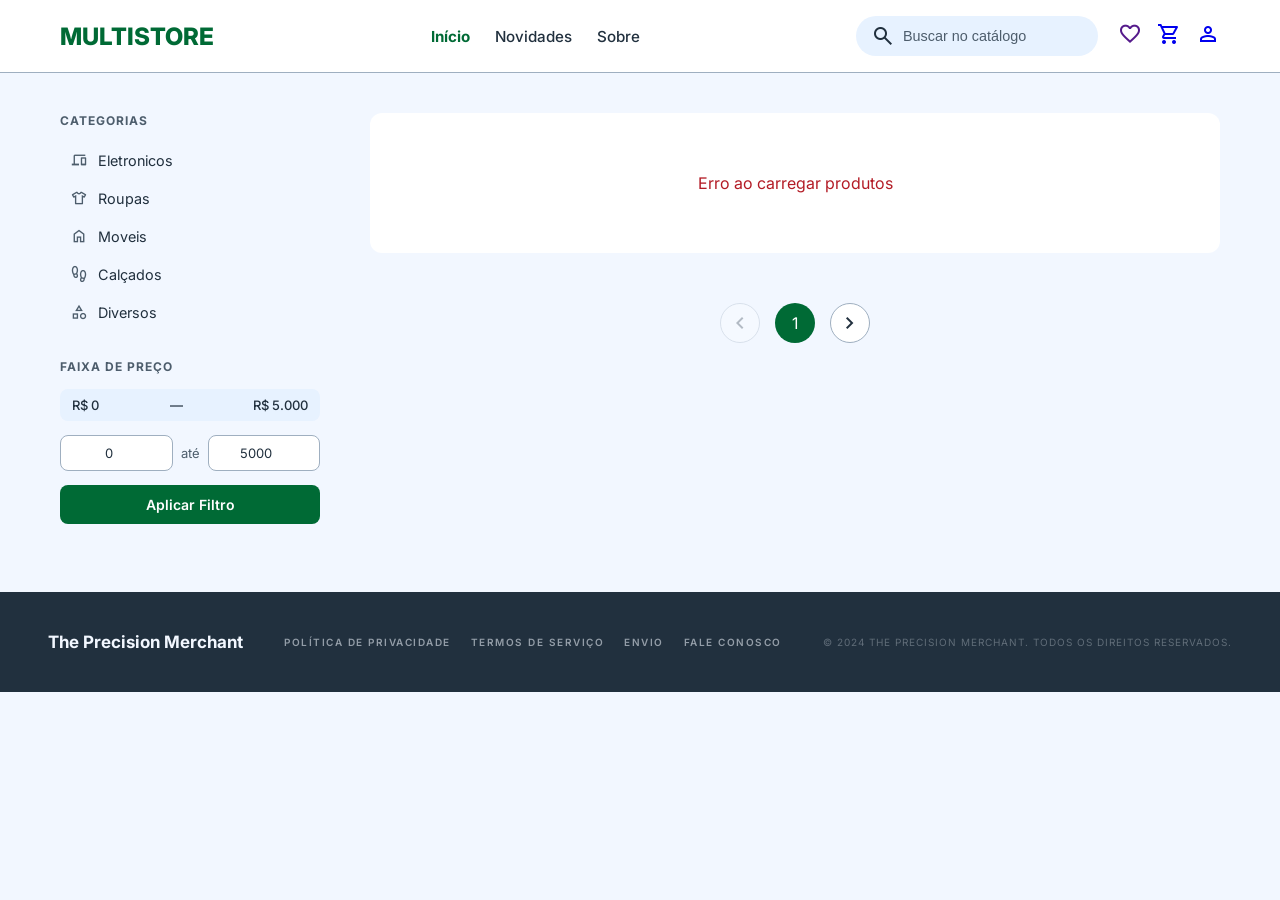
==== commit 484cea79: "Unificação de arquivos css e mudança do nome da loja" ====
--- a/index.html
+++ b/index.html
@@ -45,16 +45,16 @@
                     <h3 class="titulo-secao">Categorias</h3>
                     <nav class="lista-categorias">
                         <a href="#" class="item-categoria" data-categoria="2">
-                            <span class="material-symbols-outlined">devices</span> Electronics
+                            <span class="material-symbols-outlined">devices</span> Eletronicos
                         </a>
                         <a href="#" class="item-categoria" data-categoria="1">
-                            <span class="material-symbols-outlined">apparel</span> Clothes
+                            <span class="material-symbols-outlined">apparel</span> Roupas
                         </a>
                         <a href="#" class="item-categoria" data-categoria="3">
-                            <span class="material-symbols-outlined">home</span> Furniture
+                            <span class="material-symbols-outlined">home</span> Moveis
                         </a>
                         <a href="#" class="item-categoria" data-categoria="4">
-                            <span class="material-symbols-outlined">footprint</span> Shoes
+                            <span class="material-symbols-outlined">footprint</span> Calçados
                         </a>
                         <a href="#" class="item-categoria" data-categoria="5">
                             <span class="material-symbols-outlined">category</span> Diversos
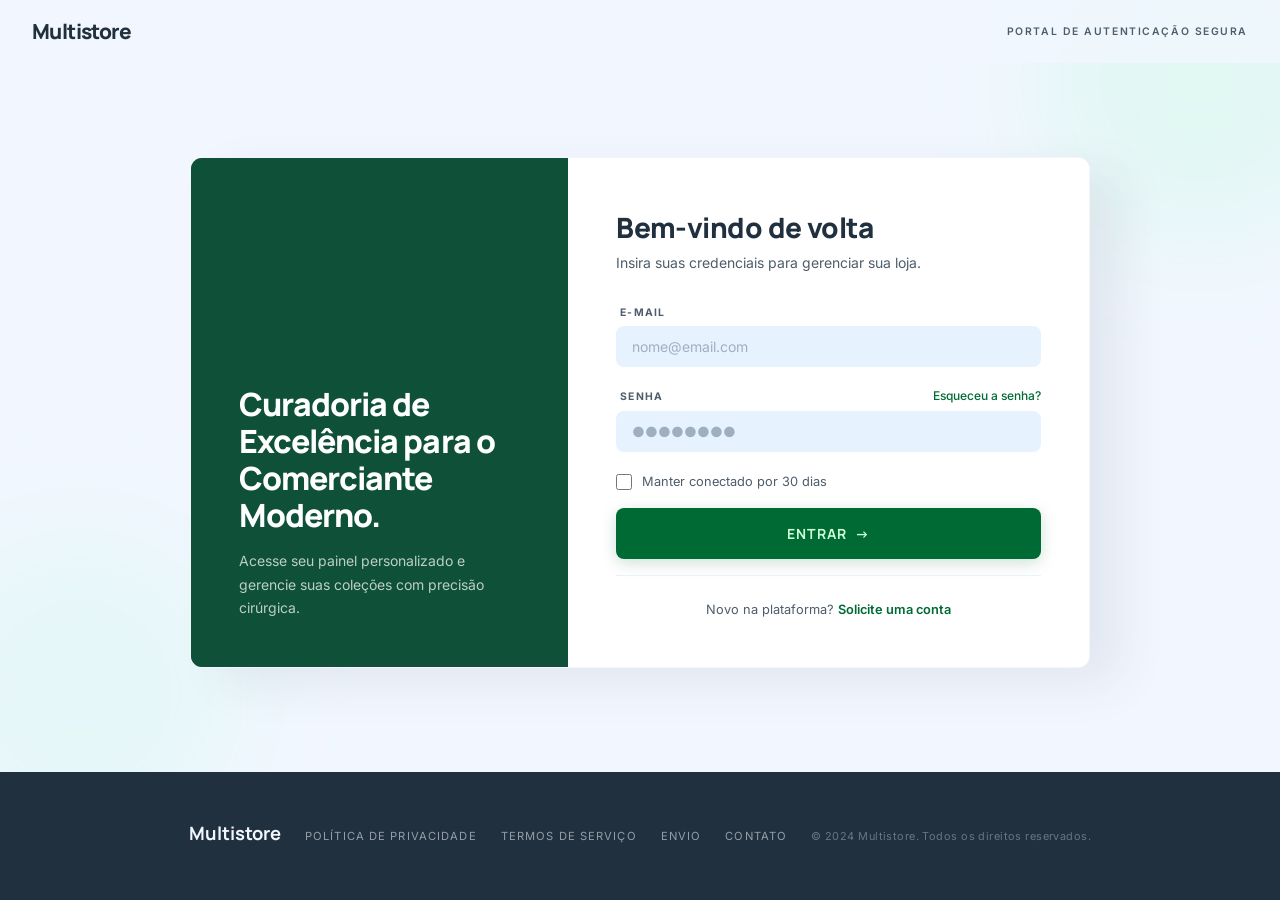
==== commit 52e7eb3c: "feat:Conserta os endpoints de autenticação e implementa perfil.js para usuarios nao logados serem di" ====
--- a/index.html
+++ b/index.html
@@ -1,118 +1,150 @@
-<!DOCTYPE html>
+<!doctype html>
 <html lang="pt-br">
-<head>
-    <meta charset="UTF-8">
-    <meta name="viewport" content="width=device-width, initial-scale=1.0">
+  <head>
+    <meta charset="UTF-8" />
+    <meta name="viewport" content="width=device-width, initial-scale=1.0" />
     <title>Multistore | Vitrine</title>
-    <link href="https://fonts.googleapis.com/css2?family=Inter:wght@400;500;600;700;800&display=swap" rel="stylesheet">
-    <link rel="stylesheet" href="https://fonts.googleapis.com/css2?family=Material+Symbols+Outlined:opsz,wght,FILL,GRAD@20..48,100..700,0..1,-50..200" />
-    <link rel="stylesheet" href="css/base.css">
-</head>
-<body>
+    <link
+      href="https://fonts.googleapis.com/css2?family=Inter:wght@400;500;600;700;800&display=swap"
+      rel="stylesheet"
+    />
+    <link
+      rel="stylesheet"
+      href="https://fonts.googleapis.com/css2?family=Material+Symbols+Outlined:opsz,wght,FILL,GRAD@20..48,100..700,0..1,-50..200"
+    />
+    <link rel="stylesheet" href="css/base.css" />
+  </head>
+  <body>
     <nav class="barra-navegacao">
-        <div class="container-nav">
-            <div class="marca-logo">MULTISTORE</div>
-            <div class="menu-principal">
-                <a href="#" class="link-nav ativo">Início</a>
-                <a href="#" class="link-nav">Novidades</a>
-                <a href="#" class="link-nav">Sobre</a>
-            </div>
-            <div class="ferramentas-nav">
-                <div class="barra-busca">
-                    <span class="material-symbols-outlined">search</span>
-                    <input type="text" id="input-busca" placeholder="Buscar no catálogo">
-                </div>
-                <div class="icones-usuarios">
-
-                    <a href="">
-                        <span class="material-symbols-outlined">favorite</span>
-                    </a>
-                    <a href="/carrinho.html">
-                        <span class="material-symbols-outlined">shopping_cart</span>
-                    </a>
-                    <a href="/login.html">
-                        <span class="material-symbols-outlined">person</span>
-                    </a>
-                </div>
-            </div>
+      <div class="container-nav">
+        <div class="marca-logo">MULTISTORE</div>
+        <div class="menu-principal">
+          <a href="#" class="link-nav ativo">Início</a>
+          <a href="#" class="link-nav">Novidades</a>
+          <a href="#" class="link-nav">Sobre</a>
         </div>
+        <div class="ferramentas-nav">
+          <div class="barra-busca">
+            <span class="material-symbols-outlined">search</span>
+            <input
+              type="text"
+              id="input-busca"
+              placeholder="Buscar no catálogo"
+            />
+          </div>
+          <div class="icones-usuarios">
+            <a href="">
+              <span class="material-symbols-outlined">favorite</span>
+            </a>
+            <a href="/carrinho.html">
+              <span class="material-symbols-outlined">shopping_cart</span>
+            </a>
+            <a href="/perfil.html">
+              <span class="material-symbols-outlined">person</span>
+            </a>
+          </div>
+        </div>
+      </div>
     </nav>
 
     <main class="layout-principal">
-        <aside class="barra-lateral">
-            <div class="lateral-fixa">
-                <section class="secao-filtro">
-                    <h3 class="titulo-secao">Categorias</h3>
-                    <nav class="lista-categorias">
-                        <a href="#" class="item-categoria" data-categoria="2">
-                            <span class="material-symbols-outlined">devices</span> Eletronicos
-                        </a>
-                        <a href="#" class="item-categoria" data-categoria="1">
-                            <span class="material-symbols-outlined">apparel</span> Roupas
-                        </a>
-                        <a href="#" class="item-categoria" data-categoria="3">
-                            <span class="material-symbols-outlined">home</span> Moveis
-                        </a>
-                        <a href="#" class="item-categoria" data-categoria="4">
-                            <span class="material-symbols-outlined">footprint</span> Calçados
-                        </a>
-                        <a href="#" class="item-categoria" data-categoria="5">
-                            <span class="material-symbols-outlined">category</span> Diversos
-                        </a>
-                    </nav>
-                </section>
-                
-                <section class="secao-filtro">
-                    <h3 class="titulo-secao">Faixa de Preço</h3>
-                    <div class="controle-preco">
-                        <div class="preco-rotulos">
-                            <span id="preco-min-display">R$ 0</span>
-                            <span>—</span>
-                            <span id="preco-max-display">R$ 5.000</span>
-                        </div>
-                        <div class="preco-inputs">
-                            <input type="number" id="preco-min-input" class="preco-input" placeholder="0" value="0" min="0" max="5000">
-                            <span>até</span>
-                            <input type="number" id="preco-max-input" class="preco-input" placeholder="5000" value="5000" min="0" max="5000">
-                        </div>
-                        <button id="btn-filtrar-preco" class="btn-filtrar-preco">Aplicar Filtro</button>
-                    </div>
-                </section>
+      <aside class="barra-lateral">
+        <div class="lateral-fixa">
+          <section class="secao-filtro">
+            <h3 class="titulo-secao">Categorias</h3>
+            <nav class="lista-categorias">
+              <a href="#" class="item-categoria" data-categoria="2">
+                <span class="material-symbols-outlined">devices</span>
+                Eletronicos
+              </a>
+              <a href="#" class="item-categoria" data-categoria="1">
+                <span class="material-symbols-outlined">apparel</span> Roupas
+              </a>
+              <a href="#" class="item-categoria" data-categoria="3">
+                <span class="material-symbols-outlined">home</span> Moveis
+              </a>
+              <a href="#" class="item-categoria" data-categoria="4">
+                <span class="material-symbols-outlined">footprint</span>
+                Calçados
+              </a>
+              <a href="#" class="item-categoria" data-categoria="5">
+                <span class="material-symbols-outlined">category</span> Diversos
+              </a>
+            </nav>
+          </section>
+
+          <section class="secao-filtro">
+            <h3 class="titulo-secao">Faixa de Preço</h3>
+            <div class="controle-preco">
+              <div class="preco-rotulos">
+                <span id="preco-min-display">R$ 0</span>
+                <span>—</span>
+                <span id="preco-max-display">R$ 5.000</span>
+              </div>
+              <div class="preco-inputs">
+                <input
+                  type="number"
+                  id="preco-min-input"
+                  class="preco-input"
+                  placeholder="0"
+                  value="0"
+                  min="0"
+                  max="5000"
+                />
+                <span>até</span>
+                <input
+                  type="number"
+                  id="preco-max-input"
+                  class="preco-input"
+                  placeholder="5000"
+                  value="5000"
+                  min="0"
+                  max="5000"
+                />
+              </div>
+              <button id="btn-filtrar-preco" class="btn-filtrar-preco">
+                Aplicar Filtro
+              </button>
             </div>
-        </aside>
+          </section>
+        </div>
+      </aside>
 
-        <section class="conteudo-vitrine">
-            <div id="produtos-grid"></div>
-    
-            <nav class="paginacao">
-                <button id="btn-anterior" class="botao-pagina" disabled>
-                    <span class="material-symbols-outlined">chevron_left</span>
-                </button>
-                <div class="numeros-pagina">
-                    <span id="indicador-pagina" class="num-pagina ativo">1</span>
-                </div>
-                <button id="btn-proximo" class="botao-pagina">
-                    <span class="material-symbols-outlined">chevron_right</span>
-                </button>
-            </nav>
-        </section>
+      <section class="conteudo-vitrine">
+        <div id="produtos-grid"></div>
+
+        <nav class="paginacao">
+          <button id="btn-anterior" class="botao-pagina" disabled>
+            <span class="material-symbols-outlined">chevron_left</span>
+          </button>
+          <div class="numeros-pagina">
+            <span id="indicador-pagina" class="num-pagina ativo">1</span>
+          </div>
+          <button id="btn-proximo" class="botao-pagina">
+            <span class="material-symbols-outlined">chevron_right</span>
+          </button>
+        </nav>
+      </section>
     </main>
 
     <footer class="rodape">
-    <div class="rodape-inner">
-      <span class="rodape-marca">The Precision Merchant</span>
-      <div class="rodape-links">
-        <a href="#">Política de Privacidade</a>
-        <a href="#">Termos de Serviço</a>
-        <a href="#">Envio</a>
-        <a href="#">Fale Conosco</a>
+      <div class="rodape-inner">
+        <span class="rodape-marca">The Precision Merchant</span>
+        <div class="rodape-links">
+          <a href="#">Política de Privacidade</a>
+          <a href="#">Termos de Serviço</a>
+          <a href="#">Envio</a>
+          <a href="#">Fale Conosco</a>
+        </div>
+        <span class="rodape-copy"
+          >© 2024 The Precision Merchant. Todos os direitos reservados.</span
+        >
       </div>
-      <span class="rodape-copy">© 2024 The Precision Merchant. Todos os direitos reservados.</span>
-    </div>
-  </footer>
+    </footer>
 
     <script src="js/api/config.js"></script>
     <script src="js/api/produtos.js"></script>
     <script src="js/ui/vitrine.js"></script>
-</body>
-</html>+    <script src="js/ui/perfil.js"></script>
+  </body>
+</html>
